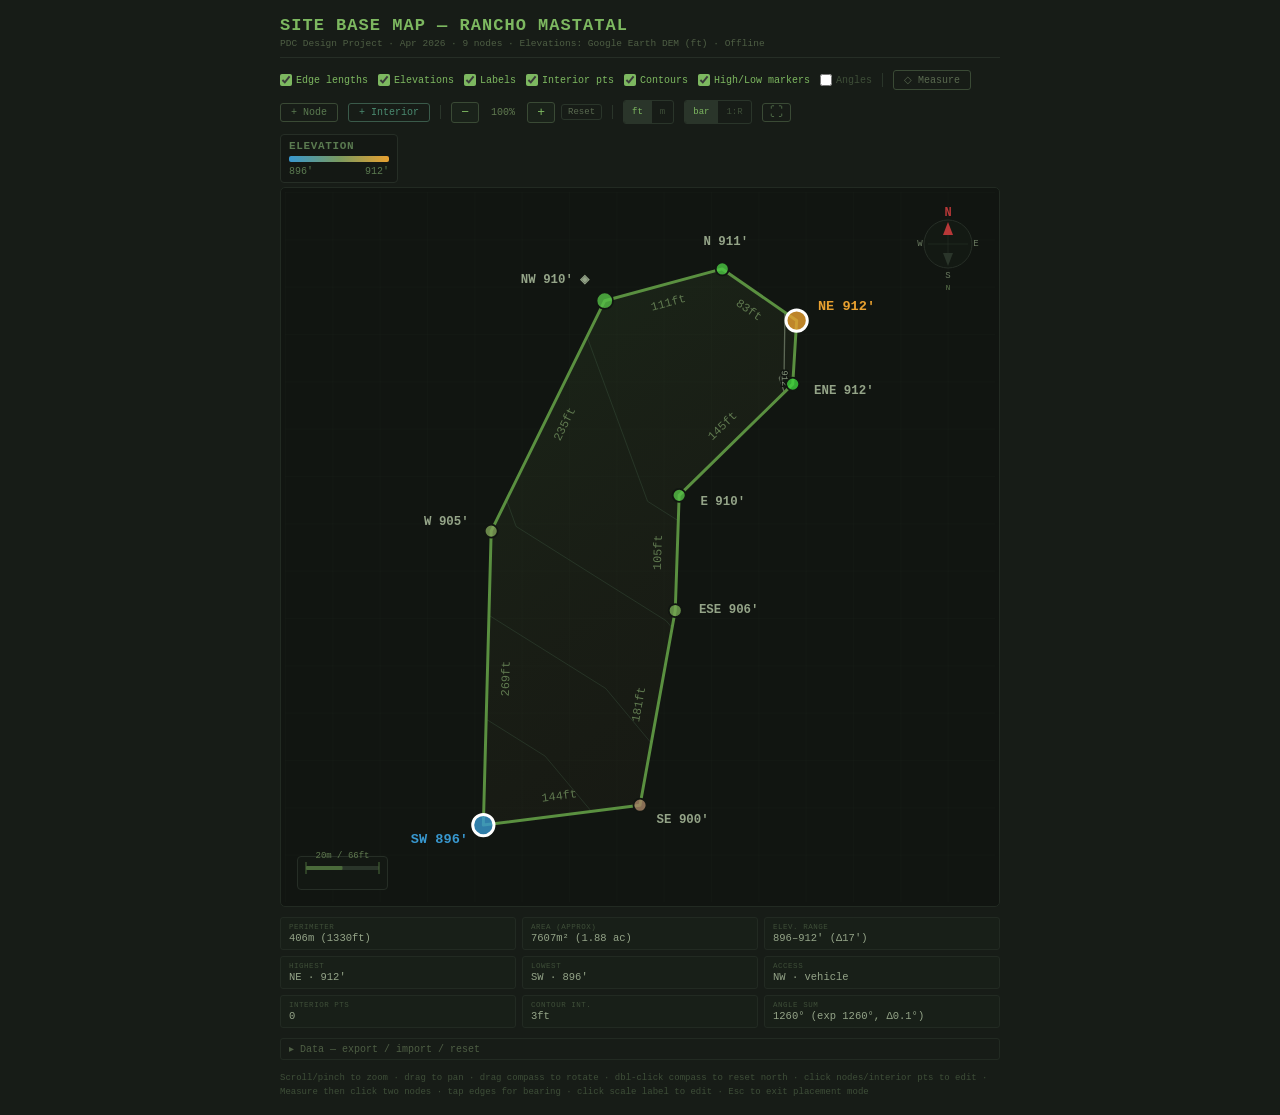
==== mapping-project/site-base-map-v4.html @ 3144780c "chore: initial commit Add mapping project HTML files and root cause analysis knowledge base.  Co-Aut" ====
<!DOCTYPE html>
<html lang="en">
<head>
<meta charset="UTF-8">
<meta name="viewport" content="width=device-width, initial-scale=1.0, user-scalable=no">
<title>Site Base Map — Rancho Mastatal PDC</title>
<style>
  * { box-sizing: border-box; margin: 0; padding: 0; }
  body { background: #171c17; color: #b8c8b0; font-family: 'Courier New', monospace; padding: 16px; min-height: 100vh; -webkit-user-select: none; user-select: none; }
  .wrap { max-width: 720px; margin: 0 auto; }
  h1 { font-size: 17px; font-weight: 700; color: #7db860; letter-spacing: .06em; text-transform: uppercase; }
  .sub { font-size: 9.5px; color: #4e5e44; margin-top: 3px; }
  .header { margin-bottom: 12px; border-bottom: 1px solid #262e26; padding-bottom: 8px; }
  .controls { display: flex; gap: 10px; margin-bottom: 10px; flex-wrap: wrap; align-items: center; }
  .controls label { font-size: 10px; cursor: pointer; display: flex; align-items: center; gap: 4px; }
  .controls label.on { color: #7db860; }
  .controls label.off { color: #3e4e38; }
  .controls input[type=checkbox] { accent-color: #7db860; width: 12px; height: 12px; }
  .sep { height: 14px; width: 1px; background: #2a352a; }
  .btn { font-size: 10px; padding: 3px 10px; border-radius: 3px; cursor: pointer; font-family: inherit; }
  .btn-measure { border: 1px solid #3a4a35; background: transparent; color: #5a6a50; }
  .btn-measure.active { border-color: #d0a030; background: #2a2510; color: #d0a030; }
  .btn-clear { border: 1px solid #4a2a2a; background: #2a1515; color: #c06050; }
  .btn-add-node { border: 1px solid #3a4a35; background: transparent; color: #5a7a50; }
  .btn-add-node.active { border-color: #4a9a40; background: #1a2a1a; color: #7db860; }
  .btn-add-interior { border: 1px solid #3a5a4a; background: transparent; color: #4a8a70; }
  .btn-add-interior.active { border-color: #3a9a70; background: #0f2a20; color: #5ab890; }
  .btn-fullscreen { border: 1px solid #3a4a35; background: transparent; color: #5a7a50; font-size: 13px; padding: 1px 7px; border-radius: 3px; cursor: pointer; font-family: inherit; }
  .btn-fullscreen.active { border-color: #4a9a40; background: #1a2a1a; color: #7db860; }
  .btn-sm { font-size: 13px; padding: 2px 8px; border-radius: 3px; cursor: pointer; font-family: inherit; border: 1px solid #3a4a35; background: #1a221a; color: #7db860; min-width: 28px; text-align: center; }
  .btn-sm:active { background: #2a352a; }
  .hint { font-size: 10px; color: #d0a030; margin-bottom: 8px; padding: 4px 8px; background: #2a2510; border-radius: 3px; border: 1px solid #3a3020; display: inline-block; }
  .map-wrap { background: #111511; border-radius: 5px; border: 1px solid #222a22; padding: 4px; overflow: hidden; position: relative; touch-action: none; }
  svg { display: block; }
  .zoom-controls { display: flex; gap: 6px; align-items: center; }
  .zoom-pct { font-size: 10px; color: #607a50; min-width: 36px; text-align: center; }
  .edge-info, .meas-panel { margin-top: 8px; background: #1a221a; border-radius: 4px; padding: 5px 10px; border: 1px solid #2a3a28; font-size: 11px; }
  .meas-panel { background: #1a1a10; border-color: #3a3020; }
  .meas-title { font-size: 9px; color: #8a7a50; text-transform: uppercase; letter-spacing: .06em; margin-bottom: 6px; }
  .meas-row { display: flex; justify-content: space-between; align-items: center; padding: 3px 0; }
  .meas-row + .meas-row { border-top: 1px solid #2a2a1a; }
  .meas-label { color: #d0a030; font-size: 11px; }
  .meas-val { color: #b8a860; font-size: 11px; }
  .meas-elev { color: #6a6a50; margin-left: 8px; font-size: 10px; }
  .meas-del { font-size: 9px; color: #6a4a40; background: none; border: none; cursor: pointer; font-family: inherit; padding: 0 4px; }
  .stats { margin-top: 10px; display: grid; grid-template-columns: 1fr 1fr 1fr; gap: 6px; }
  .stat { background: #181f18; border-radius: 3px; padding: 5px 8px; border: 1px solid #222a22; }
  .stat-label { font-size: 7.5px; color: #3e4e38; text-transform: uppercase; letter-spacing: .07em; }
  .stat-val { font-size: 10.5px; color: #94a488; margin-top: 1px; }
  .note { font-size: 9px; color: #3e4e38; margin-top: 12px; line-height: 1.5; }
  .reset-view { font-size: 9px; color: #5a6a50; background: none; border: 1px solid #2a352a; border-radius: 3px; padding: 2px 6px; cursor: pointer; font-family: inherit; }
  .reset-view:active { background: #1a221a; }
  /* Edit panel */
  .edit-panel { margin-top: 8px; background: #1a1a10; border-radius: 4px; padding: 10px 14px; border: 1px solid #3a3020; font-size: 11px; }
  .edit-panel-title { font-size: 9px; color: #8a7a50; text-transform: uppercase; letter-spacing: .06em; margin-bottom: 8px; }
  .edit-fields { display: grid; grid-template-columns: 1fr 1fr; gap: 6px 14px; margin-bottom: 10px; }
  .edit-field { display: flex; flex-direction: column; gap: 3px; }
  .edit-field-label { font-size: 8px; color: #4e5e44; text-transform: uppercase; letter-spacing: .05em; }
  .edit-field input { background: #111511; border: 1px solid #2a352a; color: #94a488; font-family: 'Courier New', monospace; font-size: 11px; padding: 4px 6px; border-radius: 2px; width: 100%; -webkit-user-select: text; user-select: text; }
  .edit-field input:focus { outline: none; border-color: #4a6a3a; color: #b8c8b0; }
  .edit-elev-hint { font-size: 9px; color: #4e5e44; }
  .edit-actions { display: flex; gap: 8px; align-items: center; flex-wrap: wrap; }
  .btn-save { border: 1px solid #4a6a3a; background: #1a2a1a; color: #7db860; }
  .btn-cancel { border: 1px solid #3a4a35; background: transparent; color: #5a6a50; }
  .btn-delete { border: 1px solid #4a2a2a; background: #1a1010; color: #c06050; margin-left: auto; }
  .btn-delete.confirm { background: #2a1010; border-color: #b03030; color: #e05050; }
  /* Compact paired toggles */
  .pair-tog { display: flex; border: 1px solid #2a352a; border-radius: 3px; overflow: hidden; }
  .pair-tog button { font-size: 9px; padding: 2px 8px; border: none; background: transparent; color: #3e4e38; cursor: pointer; font-family: inherit; min-height: 22px; line-height: 1; }
  .pair-tog button + button { border-left: 1px solid #2a352a; }
  .pair-tog button.active { background: #2a352a; color: #7db860; }
  /* Inline scale input */
  #scaleInlineInput {
    display: none; position: fixed;
    background: #111511; border: 1px solid #4a6a3a;
    color: #607a50; font-family: 'Courier New', monospace; font-size: 9px;
    padding: 0 3px; border-radius: 2px; outline: none; z-index: 500;
    -webkit-user-select: text; user-select: text;
  }
  /* Saved indicator */
  .saved-dot { display: inline-block; width: 6px; height: 6px; background: #7db860; border-radius: 50%; margin-left: 8px; opacity: 0; transition: opacity 0.25s; vertical-align: middle; }
  /* Data panel */
  .data-section { margin-top: 10px; }
  .data-toggle { font-size: 10px; color: #4e5e44; background: none; border: 1px solid #222a22; border-radius: 3px 3px 3px 3px; padding: 4px 8px; cursor: pointer; font-family: inherit; width: 100%; text-align: left; }
  .data-toggle:hover { color: #607a50; border-color: #2a352a; }
  .data-body { background: #181f18; border: 1px solid #2a352a; border-top: none; border-radius: 0 0 4px 4px; padding: 8px 10px; display: none; }
  .data-body.open { display: block; }
  .data-row { display: flex; gap: 8px; flex-wrap: wrap; align-items: center; margin-bottom: 6px; }
  .data-row:last-child { margin-bottom: 0; }
  .btn-data-export { border: 1px solid #2a4a2a; background: #141e14; color: #5a8a50; }
  .btn-data-export:hover { border-color: #4a6a3a; color: #7db860; }
  .btn-data-import { border: 1px solid #2a3a4a; background: #14181e; color: #507090; }
  .btn-data-import:hover { border-color: #3a5a7a; color: #7090c0; }
  .btn-data-reset { border: 1px solid #3a2a2a; background: #1a1414; color: #806050; }
  .btn-data-reset:hover { border-color: #5a3a3a; color: #c06050; }
  /* Layers dropdown */
  #btnLayers { display: none; font-size: 10px; padding: 3px 8px; border-radius: 3px; cursor: pointer; font-family: inherit; border: 1px solid #2a352a; background: #181f18; color: #607a50; white-space: nowrap; }
  #layersGroup { display: contents; }
  body.fs-mode #btnLayers { display: flex; align-items: center; min-height: 44px; padding: 0 10px; }
  body.fs-mode #layersGroup { display: none; position: absolute; top: calc(100% + 4px); left: 0; background: rgba(17,21,17,0.97); border: 1px solid #2a352a; border-radius: 4px; padding: 8px 12px; flex-direction: column; gap: 7px; z-index: 300; min-width: 140px; }
  body.fs-mode #layersGroup.layers-open { display: flex; }
  body.fs-mode #layersGroup label { font-size: 11px; min-height: 36px; display: flex; align-items: center; gap: 6px; }
  body.fs-mode #layersGroup input[type=checkbox] { width: 15px; height: 15px; }
  /* Fullscreen button hidden in fs-mode — Esc exits */
  body.fs-mode #btnFullscreen { display: none; }
  /* Touch targets in fullscreen */
  body.fs-mode .controls .btn { min-height: 44px; display: flex; align-items: center; }
  body.fs-mode .controls .btn-sm { min-height: 44px; min-width: 44px; display: flex; align-items: center; justify-content: center; }
  body.fs-mode .controls .reset-view { min-height: 44px; display: flex; align-items: center; }
  body.fs-mode .controls .zoom-pct { min-height: 44px; display: flex; align-items: center; }
  body.fs-mode .pair-tog button { min-height: 44px; padding: 0 12px; }
  /* Toolbar collapse */
  #toolbarInner { display: contents; }
  #btnToolbarCollapse { display: none; font-size: 18px; padding: 2px 8px; border-radius: 3px; cursor: pointer; font-family: inherit; border: 1px solid #3a4a35; background: #1a221a; color: #7db860; line-height: 1; }
  body.fs-mode #btnToolbarCollapse { display: flex; align-items: center; justify-content: center; min-height: 44px; min-width: 44px; }
  body.fs-mode.toolbar-collapsed #toolbarInner { display: none; }
  /* Fullscreen overrides */
  body.fs-mode { padding: 0 !important; background: #0a0f0a !important; }
  body.fs-mode .wrap { max-width: 100% !important; padding: 0 !important; }
  body.fs-mode .header { display: none; }
  body.fs-mode .controls {
    position: fixed; top: 12px; left: 12px; z-index: 200;
    background: rgba(20,25,20,0.9); backdrop-filter: blur(6px); -webkit-backdrop-filter: blur(6px);
    border: 1px solid #2a352a; border-radius: 6px;
    padding: 6px 10px; margin: 0;
    display: inline-flex; width: auto; max-width: fit-content;
  }
  body.fs-mode.toolbar-collapsed .controls {
    background: transparent !important; border-color: transparent !important;
    backdrop-filter: none !important; -webkit-backdrop-filter: none !important;
    padding: 0 !important; box-shadow: none !important; width: auto !important; max-width: fit-content !important;
  }
  body.fs-mode #hint {
    position: fixed; top: 52px; left: 50%; transform: translateX(-50%); z-index: 200;
  }
  body.fs-mode .map-wrap {
    position: fixed; inset: 0; border-radius: 0; border: none; padding: 0; z-index: 10;
  }
  body.fs-mode #map { width: 100% !important; height: 100% !important; display: block; }
  body.fs-mode .edge-info {
    position: fixed; bottom: 8px; left: 8px; right: 8px; z-index: 200; margin: 0;
  }
  body.fs-mode .meas-panel {
    position: fixed; bottom: 56px; left: 8px; right: 8px; z-index: 200; margin: 0;
  }
  body.fs-mode .edit-panel {
    position: fixed; bottom: 8px; left: 8px; right: 8px; z-index: 200; margin: 0;
    max-height: 40vh; overflow-y: auto;
  }
  body.fs-mode .stats, body.fs-mode .note { display: none; }
  /* HUD overlay elements — positioned in corners of the map container */
  #hudCompass {
    position: absolute; top: 16px; right: 16px; z-index: 100;
    cursor: grab; pointer-events: auto;
    user-select: none; -webkit-user-select: none;
  }
  #hudCompass:active { cursor: grabbing; }
  #hudLegend {
    /* Normal view: in document flow above the map (not overlapping) */
    display: inline-block;
    background: rgba(20,25,20,0.88); border: 1px solid #262e26; border-radius: 4px;
    padding: 5px 8px; font-family: 'Courier New', monospace;
    margin-bottom: 4px;
  }
  body.fs-mode #hudLegend {
    /* Fullscreen: fixed HUD below compass */
    display: block;
    position: fixed; top: 158px; right: 16px; z-index: 100;
    pointer-events: none;
    margin-bottom: 0;
    transform: scale(1.5); transform-origin: top right;
  }
  #hudScale {
    position: absolute; bottom: 16px; left: 16px; z-index: 100;
    pointer-events: none;
    background: rgba(20,25,20,0.88); border: 1px solid #262e26; border-radius: 4px;
    padding: 5px 8px; font-family: 'Courier New', monospace;
  }
  #hudScale .scale-lbl { pointer-events: auto; cursor: pointer; }
  /* HUD 1.5× scaling in fullscreen */
  body.fs-mode #hudCompass { transform: scale(1.5); transform-origin: top right; }
  body.fs-mode #hudScale   { transform: scale(1.5); transform-origin: bottom left; }
</style>
</head>
<body>
<div class="wrap">
  <div class="header">
    <h1>Site Base Map — Rancho Mastatal<span class="saved-dot" id="savedDot" title="Saved"></span></h1>
    <p class="sub" id="subLine">PDC Design Project · Apr 2026 · 9 nodes · Elevations: Google Earth DEM (ft) · Offline</p>
  </div>

  <div class="controls" id="controls" style="position:relative">
    <button id="btnToolbarCollapse" title="Show/hide controls">≡</button>
    <div id="toolbarInner">
      <button id="btnLayers">☰ Layers</button>
      <div id="layersGroup">
        <label class="on"><input type="checkbox" id="togLen" checked> Edge lengths</label>
        <label class="on"><input type="checkbox" id="togElev" checked> Elevations</label>
        <label class="on"><input type="checkbox" id="togLabels" checked> Labels</label>
        <label class="on"><input type="checkbox" id="togInterior" checked> Interior pts</label>
        <label class="on"><input type="checkbox" id="togContours" checked> Contours</label>
        <label class="on"><input type="checkbox" id="togHighLow" checked> High/Low markers</label>
        <label class="off"><input type="checkbox" id="togAngles"> Angles</label>
      </div>
      <div class="sep"></div>
      <button class="btn btn-measure" id="btnMeasure">◇ Measure</button>
      <button class="btn btn-clear" id="btnClear" style="display:none">Clear</button>
      <button class="btn btn-add-node" id="btnAddNode">+ Node</button>
      <button class="btn btn-add-interior" id="btnAddInterior">+ Interior</button>
      <div class="sep"></div>
      <div class="zoom-controls">
        <button class="btn-sm" id="zoomOut">−</button>
        <span class="zoom-pct" id="zoomPct">100%</span>
        <button class="btn-sm" id="zoomIn">+</button>
        <button class="reset-view" id="resetView">Reset</button>
      </div>
      <div class="sep"></div>
      <div class="pair-tog" id="unitTog" title="Distance &amp; elevation unit">
        <button id="btnUnitFt" class="active">ft</button>
        <button id="btnUnitM">m</button>
      </div>
      <div class="pair-tog" id="scaleModeTog" title="Scale bar style">
        <button id="btnScaleBar" class="active">bar</button>
        <button id="btnScaleRatio">1:R</button>
      </div>
    </div>
    <button class="btn-fullscreen" id="btnFullscreen" title="Toggle fullscreen">⛶</button>
  </div>
  <div id="hint" style="display:none" class="hint"></div>

  <!-- Elevation Legend — shown in normal flow above map; repositioned as fixed HUD in fullscreen -->
  <div id="hudLegend">
    <div style="font-size:11px;font-weight:600;color:#5a7a50;text-transform:uppercase;letter-spacing:.06em;">ELEVATION</div>
    <div id="hudLegendBar" style="width:100px;height:6px;border-radius:2px;margin:4px 0;background:linear-gradient(to right,#3898d0,#7a9a60,#e8a030);"></div>
    <div style="display:flex;justify-content:space-between;width:100px;">
      <span id="hudLegendMin" style="font-size:10px;color:#5a7a50;"></span>
      <span id="hudLegendMax" style="font-size:10px;color:#5a7a50;"></span>
    </div>
  </div>

  <div class="map-wrap" id="mapWrap">
    <svg id="map" xmlns="http://www.w3.org/2000/svg"></svg>
    <!-- Compass HUD — top-right -->
    <div id="hudCompass">
      <svg id="hudCompassSvg" width="70" height="90" viewBox="-35 -40 70 90" style="display:block;overflow:visible;">
        <circle r="24" fill="rgba(20,25,20,0.92)" stroke="#262e26"/>
        <line x1="0" y1="-20" x2="0" y2="20" stroke="#2a352a" stroke-width=".5"/>
        <line x1="-20" y1="0" x2="20" y2="0" stroke="#2a352a" stroke-width=".5"/>
        <g id="compassNeedle" transform="rotate(0)">
          <polygon points="0,-22 -5,-9 5,-9" fill="#b83838"/>
          <polygon points="0,22 -5,9 5,9" fill="#2a352a"/>
          <text y="-28" text-anchor="middle" fill="#b83838" font-size="12" font-weight="700" font-family="'Courier New',monospace">N</text>
          <text x="28" dominant-baseline="middle" text-anchor="middle" fill="#6a7a60" font-size="9" font-family="'Courier New',monospace">E</text>
          <text x="-28" dominant-baseline="middle" text-anchor="middle" fill="#6a7a60" font-size="9" font-family="'Courier New',monospace">W</text>
          <text y="34" text-anchor="middle" fill="#6a7a60" font-size="9" font-family="'Courier New',monospace">S</text>
        </g>
        <text id="compassRotLabel" y="46" text-anchor="middle" fill="#607a50" font-size="7.5" font-family="'Courier New',monospace">N</text>
      </svg>
    </div>
    <!-- Scale Bar HUD — bottom-left -->
    <div id="hudScale">
      <svg id="hudScaleSvg" style="display:block;overflow:visible;"></svg>
      <div id="hudRatioText" style="display:none;font-size:10px;color:#607a50;cursor:pointer;" class="scale-lbl"></div>
    </div>
  </div>

  <div id="edgeInfo" class="edge-info" style="display:none"></div>
  <div id="measPanel" class="meas-panel" style="display:none"></div>
  <div id="editPanel" class="edit-panel" style="display:none"></div>

  <div class="stats" id="stats"></div>

  <div class="data-section">
    <button class="data-toggle" id="dataToggle">▸ Data — export / import / reset</button>
    <div class="data-body" id="dataBody">
      <div class="data-row">
        <button class="btn btn-data-export" id="btnExport">↓ Export JSON</button>
        <button class="btn btn-data-import" id="btnImport">↑ Import JSON</button>
        <input type="file" id="importFileInput" accept=".json" style="display:none">
      </div>
      <div class="data-row">
        <button class="btn btn-data-reset" id="btnReset">Reset to Defaults…</button>
      </div>
    </div>
  </div>

  <p class="note">Scroll/pinch to zoom · drag to pan · drag compass to rotate · dbl-click compass to reset north · click nodes/interior pts to edit · Measure then click two nodes · tap edges for bearing · click scale label to edit · Esc to exit placement mode</p>
</div>

<input type="number" id="scaleInlineInput" min="1" step="1">

<script>
// ── Site boundary data ────────────────────────────────────────────────────
const SITE = [
  { label: "W",   lon: -84.37507, lat: 9.67310, elev: 275.81 },
  { label: "NW",  lon: -84.37478, lat: 9.67368, elev: 277.22 },
  { label: "N",   lon: -84.37448, lat: 9.67376, elev: 277.57 },
  { label: "NE",  lon: -84.37429, lat: 9.67363, elev: 278.08 },
  { label: "ENE", lon: -84.37430, lat: 9.67347, elev: 278.06 },
  { label: "E",   lon: -84.37459, lat: 9.67319, elev: 277.24 },
  { label: "ESE", lon: -84.37460, lat: 9.67290, elev: 276.15 },
  { label: "SE",  lon: -84.37469, lat: 9.67241, elev: 274.46 },
  { label: "SW",  lon: -84.37509, lat: 9.67236, elev: 272.98 },
];

// ── Interior elevation points ─────────────────────────────────────────────
const INTERIOR = [];

let VA_IDX = 1;

const LAT_R = 9.673, LON_R = -84.375;
const D2M_LAT = 110574, D2M_LON = 110574 * Math.cos(LAT_R * Math.PI / 180);
const m2ft = m => m * 3.28084;
const ft2m = ft => ft / 3.28084;
const loc = (lon, lat) => ({ x: (lon - LON_R) * D2M_LON, y: (lat - LAT_R) * D2M_LAT });
const dst = (a, b) => Math.sqrt((a.x - b.x) ** 2 + (a.y - b.y) ** 2);
const brg = (a, b) => { let g = Math.atan2(b.x - a.x, b.y - a.y) * 180 / Math.PI; return g < 0 ? g + 360 : g; };
function eCol(t) { return `rgb(${Math.round(60+(1-t)*150)},${Math.round(100+t*110)},${Math.round(60+(1-t)*60)})`; }

// ── Label helpers ─────────────────────────────────────────────────────────

function getLabelZoomDetail() {
  if (!showElev) return 'name';
  if (zoom >= 1.5) return 'full';
  return 'elev';
}

function labelBbox(sx, sy, dx, dy, anchor, txt, fsize) {
  const cw = (fsize || 10.5) * 0.62;
  const w = txt.length * cw, h = 13;
  let lx = sx + dx;
  if (anchor === 'middle') lx -= w / 2;
  else if (anchor === 'end') lx -= w;
  return { x: lx - 2, y: sy + dy - h - 1, w: w + 4, h: h + 2 };
}

function bboxOverlap(a, b) {
  return a.x < b.x + b.w && a.x + a.w > b.x && a.y < b.y + b.h && a.y + a.h > b.y;
}

function resolveNodeLabels() {
  const showMarkers = showElev && zoom >= 1.5;
  const pcx = ps.reduce((s, p) => s + p.sx, 0) / ps.length;
  const pcy = ps.reduce((s, p) => s + p.sy, 0) / ps.length;

  const items = SITE.map((s, i) => {
    const isH = showHighLow && i === hiIdx, isL = showHighLow && i === loIdx;
    const base = labelOffsets[i];
    let text = '';
    if (showLabels) text = s.label;
    if (showElev) {
      const elevStr = dispElevVal(s.elev) + elevSuffix();
      const marker = showMarkers ? (isH ? ' ▲' : isL ? ' ▼' : '') : '';
      text = text ? `${text} ${elevStr}${marker}` : `${elevStr}${marker}`;
    }
    // Integrate ACCESS indicator into the node label rather than a separate floating element.
    if (i === VA_IDX && text) text = text + ' ◈';
    return { i, sx: ps[i].sx, sy: ps[i].sy, dx: base.dx, dy: base.dy, a: base.a, text, shortened: false };
  });

  const boxOf = (it) => labelBbox(it.sx, it.sy, it.dx, it.dy, it.a, it.text);

  for (let i = 0; i < items.length; i++) {
    for (let j = i + 1; j < items.length; j++) {
      if (!bboxOverlap(boxOf(items[i]), boxOf(items[j]))) continue;
      const djx = items[j].sx - pcx, djy = items[j].sy - pcy;
      const dlen = Math.sqrt(djx * djx + djy * djy) || 1;
      const nx = djx / dlen, ny = djy / dlen;
      const attempts = [
        { dx: Math.round(nx * 28), dy: Math.round(ny * 28), a: nx > 0.4 ? 'start' : nx < -0.4 ? 'end' : 'middle' },
        { dx: Math.round(-nx * 22), dy: Math.round(-ny * 22), a: nx > 0.4 ? 'end' : nx < -0.4 ? 'start' : 'middle' },
        { dx: 0, dy: -24, a: 'middle' },
        { dx: 0, dy: 24, a: 'middle' },
        { dx: Math.round(nx * 36), dy: Math.round(ny * 36), a: nx > 0.4 ? 'start' : nx < -0.4 ? 'end' : 'middle' },
      ];
      let resolved = false;
      for (const att of attempts) {
        const old = { dx: items[j].dx, dy: items[j].dy, a: items[j].a };
        Object.assign(items[j], att);
        if (!bboxOverlap(boxOf(items[i]), boxOf(items[j]))) { resolved = true; break; }
        Object.assign(items[j], old);
      }
      if (!resolved && (showLabels || showElev)) {
        const base = labelOffsets[j];
        // Fall back to shortest visible text: name if showing labels, else elevation only
        const shortText = showLabels ? SITE[j].label : (dispElevVal(SITE[j].elev) + elevSuffix());
        items[j].shortened = true;
        items[j].text = shortText;
        items[j].dx = base.dx; items[j].dy = base.dy; items[j].a = base.a;
      }
    }
  }
  return items;
}

// ── Mobile tooltip state ──────────────────────────────────────────────────
let activeTooltip = null; // { type: 'node'|'interior'|'edge', idx }

// ── Derived state — recomputed on every render ────────────────────────────
let pl, elevs, minE, maxE, hiIdx, loIdx;
let mnX, mxX, mnY, mxY, sc, ox, oy;
let ps, edges, dists, area, perim, labelOffsets, isCWPoly, interiorAngles;
let ipl, ips;
let globalMinE, globalMaxE;

const BASE_W = 600, BASE_H = 600, pad = 65;

function recompute() {
  pl = SITE.map(s => loc(s.lon, s.lat));
  elevs = SITE.map(s => s.elev);
  minE = Math.min(...elevs); maxE = Math.max(...elevs);
  hiIdx = elevs.indexOf(maxE); loIdx = elevs.indexOf(minE);

  const xs = pl.map(p => p.x), ys = pl.map(p => p.y);
  mnX = Math.min(...xs); mxX = Math.max(...xs);
  mnY = Math.min(...ys); mxY = Math.max(...ys);
  sc = Math.min((BASE_W - pad*2) / (mxX - mnX), (BASE_H - pad*2) / (mxY - mnY));
  ox = (BASE_W - (mxX - mnX) * sc) / 2;
  oy = (BASE_H - (mxY - mnY) * sc) / 2;

  const svgPt = p => ({ sx: ox + (p.x - mnX) * sc, sy: BASE_H - (oy + (p.y - mnY) * sc) });
  ps = pl.map(svgPt);

  edges = pl.map((_, i) => {
    const j = (i + 1) % pl.length;
    const dm = dst(pl[i], pl[j]);
    return { from: ps[i], to: ps[j], distM: dm, distFt: m2ft(dm), bearing: brg(pl[i], pl[j]) };
  });

  dists = [];
  for (let i = 0; i < pl.length; i++) {
    dists[i] = [];
    for (let j = 0; j < pl.length; j++) dists[i][j] = dst(pl[i], pl[j]);
  }

  area = 0;
  for (let i = 0; i < pl.length; i++) {
    const j = (i + 1) % pl.length;
    area += pl[i].x * pl[j].y - pl[j].x * pl[i].y;
  }
  area = Math.abs(area) / 2;
  perim = edges.reduce((s, e) => s + e.distM, 0);

  // Determine polygon winding in SVG coords (Y-down).
  // Shoelace sum > 0 means CW in SVG (standard for geographic polygons in this projection).
  let sgnPolyArea = 0;
  for (let i = 0; i < ps.length; i++) {
    const j = (i + 1) % ps.length;
    sgnPolyArea += ps[i].sx * ps[j].sy - ps[j].sx * ps[i].sy;
  }
  isCWPoly = sgnPolyArea > 0;

  // Use outward normals of adjacent edges at each vertex for label placement.
  // For CW polygon in SVG: outward normal of edge (dx,dy) = (dy,-dx)/len.
  // For CCW polygon in SVG: outward normal of edge (dx,dy) = (-dy,dx)/len.
  labelOffsets = ps.map((p, i) => {
    const n = ps.length;
    const prev = ps[(i - 1 + n) % n];
    const next = ps[(i + 1) % n];
    const e1x = p.sx - prev.sx, e1y = p.sy - prev.sy;
    const len1 = Math.sqrt(e1x * e1x + e1y * e1y) || 1;
    const e2x = next.sx - p.sx,  e2y = next.sy - p.sy;
    const len2 = Math.sqrt(e2x * e2x + e2y * e2y) || 1;
    let n1x, n1y, n2x, n2y;
    if (isCWPoly) {
      n1x = e1y / len1;  n1y = -e1x / len1;
      n2x = e2y / len2;  n2y = -e2x / len2;
    } else {
      n1x = -e1y / len1; n1y =  e1x / len1;
      n2x = -e2y / len2; n2y =  e2x / len2;
    }
    let nx = n1x + n2x, ny = n1y + n2y;
    const nlen = Math.sqrt(nx * nx + ny * ny) || 1;
    nx /= nlen; ny /= nlen;
    const odx = Math.round(nx * 20), ody = Math.round(ny * 20);
    const a = nx > 0.4 ? 'start' : nx < -0.4 ? 'end' : 'middle';
    return { dx: odx, dy: ody, a, nx, ny };
  });

  // Interior angles at each boundary vertex (degrees, 1 decimal place).
  interiorAngles = ps.map((p, i) => {
    const n = ps.length;
    const prev = ps[(i - 1 + n) % n];
    const next = ps[(i + 1) % n];
    const v1x = prev.sx - p.sx, v1y = prev.sy - p.sy;
    const v2x = next.sx - p.sx, v2y = next.sy - p.sy;
    const len1 = Math.sqrt(v1x * v1x + v1y * v1y) || 1;
    const len2 = Math.sqrt(v2x * v2x + v2y * v2y) || 1;
    const cross = v1x * v2y - v1y * v2x;
    const cosA = Math.max(-1, Math.min(1, (v1x * v2x + v1y * v2y) / (len1 * len2)));
    const angleDeg = Math.acos(cosA) * 180 / Math.PI;
    // For CW polygon in SVG, reflex vertex has cross > 0; for CCW, cross < 0.
    const isReflex = isCWPoly ? cross > 0 : cross < 0;
    return parseFloat((isReflex ? 360 - angleDeg : angleDeg).toFixed(1));
  });

  // Interior points
  ipl = INTERIOR.map(s => loc(s.lon, s.lat));
  ips = ipl.map(p => ({ sx: ox + (p.x - mnX) * sc, sy: BASE_H - (oy + (p.y - mnY) * sc) }));

  // Global elevation range across all points
  const allElevs = [...elevs, ...INTERIOR.map(s => s.elev)];
  globalMinE = Math.min(...allElevs);
  globalMaxE = Math.max(...allElevs);
}

// ── App state ─────────────────────────────────────────────────────────────
let showLen = true, showElev = true, showLabels = true, measureMode = false, addNodeMode = false;
let showInterior = true, showContours = true, showHighLow = true, showAngles = false, addInteriorMode = false;
let toolbarCollapsed = false;
let selNodes = [], measurements = [];
let selectedNodeIdx = null, editOriginal = null, deleteConfirmPending = false;
let selectedInteriorIdx = null, interiorEditOriginal = null, deleteInteriorConfirmPending = false;
let scaleMeterVal = 20;
let elevUnit = 'ft';
let scaleBarMode = 'bar';
let mapRotation = 0;

// ── Unified point helpers (boundary idx >= 0; interior idx = -(i+1)) ──────
function ptByIdx(idx) {
  return idx >= 0 ? SITE[idx] : INTERIOR[-(idx + 1)];
}
function svgByIdx(idx) {
  return idx >= 0 ? ps[idx] : ips[-(idx + 1)];
}
function labelByIdx(idx) {
  return ptByIdx(idx)?.label ?? '?';
}
function distBetween(aIdx, bIdx) {
  const ptA = ptByIdx(aIdx), ptB = ptByIdx(bIdx);
  if (!ptA || !ptB) return 0;
  return dst(loc(ptA.lon, ptA.lat), loc(ptB.lon, ptB.lat));
}

// ── Elevation display helpers ─────────────────────────────────────────────
function dispElevVal(m) {
  return elevUnit === 'ft' ? Math.round(m2ft(m)) : parseFloat(m.toFixed(1));
}
function elevSuffix() { return elevUnit === 'ft' ? "'" : 'm'; }
function dispDistVal(m) {
  return elevUnit === 'ft' ? Math.round(m2ft(m)) : parseFloat(m.toFixed(1));
}
function distSuffix() { return elevUnit === 'ft' ? 'ft' : 'm'; }

// ── Scale ratio helpers ───────────────────────────────────────────────────
function currentRatio() {
  const W_px = svgEl.getBoundingClientRect().width;
  if (!W_px || !sc) return 500;
  const realMPerPx = BASE_W / (W_px * zoom * sc);
  const screenMPerPx = 0.0254 / 96;
  return realMPerPx / screenMPerPx;
}
function roundedRatio(r) {
  if (r < 100)  return Math.round(r / 5) * 5;
  if (r < 500)  return Math.round(r / 10) * 10;
  if (r < 2000) return Math.round(r / 50) * 50;
  return Math.round(r / 100) * 100;
}
function zoomForRatio(R) {
  const W_px = svgEl.getBoundingClientRect().width;
  if (!W_px || !sc) return zoom;
  return BASE_W * 96 / (W_px * R * sc * 0.0254);
}

// ── View state ────────────────────────────────────────────────────────────
let vbX = 0, vbY = 0, vbW = BASE_W, vbH = BASE_H;
let zoom = 1;
const MIN_ZOOM = 0.5, MAX_ZOOM = 4;

const svgEl = document.getElementById('map');
const mapWrap = document.getElementById('mapWrap');
const NS = 'http://www.w3.org/2000/svg';

function updateViewBox() {
  vbW = BASE_W / zoom; vbH = BASE_H / zoom;
  const maxPanX = BASE_W * (1 - 1/zoom);
  const maxPanY = BASE_H * (1 - 1/zoom);
  vbX = Math.max(-BASE_W*0.3, Math.min(vbX, maxPanX + BASE_W*0.3));
  vbY = Math.max(-BASE_H*0.3, Math.min(vbY, maxPanY + BASE_H*0.3));
  svgEl.setAttribute('viewBox', `${vbX} ${vbY} ${vbW} ${vbH}`);
  document.getElementById('zoomPct').textContent = Math.round(zoom * 100) + '%';
  renderHudScale();
}

function setZoom(newZoom, centerX, centerY) {
  const clamped = Math.max(MIN_ZOOM, Math.min(MAX_ZOOM, newZoom));
  if (clamped === zoom) return;
  const cx = centerX !== undefined ? centerX : vbX + vbW/2;
  const cy = centerY !== undefined ? centerY : vbY + vbH/2;
  const ratio = zoom / clamped;
  vbX = cx - (cx - vbX) * ratio;
  vbY = cy - (cy - vbY) * ratio;
  zoom = clamped;
  updateViewBox();
}

function resetView() { zoom = 1; vbX = 0; vbY = 0; updateViewBox(); }

mapWrap.addEventListener('wheel', (e) => {
  e.preventDefault();
  const rect = svgEl.getBoundingClientRect();
  const mx = (e.clientX - rect.left) / rect.width;
  const my = (e.clientY - rect.top) / rect.height;
  const cx = vbX + mx * vbW, cy = vbY + my * vbH;
  const steps = Math.max(0.5, Math.min(3, Math.abs(e.deltaY) / 100));
  const factor = e.deltaY > 0 ? Math.pow(0.95, steps) : Math.pow(1.05, steps);
  setZoom(zoom * factor, cx, cy);
}, { passive: false });

let lastTouchDist = 0, lastTouchAngle = null, lastTouchCenter = null, isPinching = false;

mapWrap.addEventListener('touchstart', (e) => {
  if (activeTooltip && e.touches.length === 1) {
    activeTooltip = null;
    render();
  }
  if (e.touches.length === 2) {
    isPinching = true;
    const t = e.touches;
    lastTouchDist = Math.hypot(t[0].clientX - t[1].clientX, t[0].clientY - t[1].clientY);
    lastTouchCenter = { x: (t[0].clientX + t[1].clientX)/2, y: (t[0].clientY + t[1].clientY)/2 };
    lastTouchAngle = null;
  } else if (e.touches.length === 1 && !isPinching) {
    dragStart = { x: e.touches[0].clientX, y: e.touches[0].clientY, vbX, vbY };
    wasDragged = false;
  }
}, { passive: true });

mapWrap.addEventListener('touchmove', (e) => {
  if (e.touches.length === 2 && isPinching) {
    e.preventDefault();
    const t = e.touches;
    const dist = Math.hypot(t[0].clientX - t[1].clientX, t[0].clientY - t[1].clientY);
    const center = { x: (t[0].clientX + t[1].clientX)/2, y: (t[0].clientY + t[1].clientY)/2 };
    const rect = svgEl.getBoundingClientRect();
    const mx = (center.x - rect.left) / rect.width;
    const my = (center.y - rect.top) / rect.height;
    const cx = vbX + mx * vbW, cy = vbY + my * vbH;
    const rawFactor = dist / lastTouchDist;
    const factor = Math.max(0.97, Math.min(1.03, rawFactor));
    setZoom(zoom * factor, cx, cy);
    const angle = Math.atan2(t[0].clientY - t[1].clientY, t[0].clientX - t[1].clientX) * 180 / Math.PI;
    if (lastTouchAngle !== null) {
      let delta = angle - lastTouchAngle;
      if (delta > 180) delta -= 360;
      if (delta < -180) delta += 360;
      mapRotation += delta;
      render();
    }
    lastTouchAngle = angle;
    lastTouchDist = dist;
    lastTouchCenter = center;
    debouncedSaveRotation();
  } else if (e.touches.length === 1 && dragStart && !isPinching) {
    e.preventDefault();
    const dx = e.touches[0].clientX - dragStart.x;
    const dy = e.touches[0].clientY - dragStart.y;
    if (Math.abs(dx) > 5 || Math.abs(dy) > 5) wasDragged = true;
    const rect = svgEl.getBoundingClientRect();
    vbX = dragStart.vbX - dx * (vbW / rect.width);
    vbY = dragStart.vbY - dy * (vbH / rect.height);
    updateViewBox();
  }
}, { passive: false });

mapWrap.addEventListener('touchend', (e) => {
  if (e.touches.length < 2) { isPinching = false; lastTouchAngle = null; }
  if (e.touches.length === 0) {
    if (!wasDragged && addNodeMode && dragStart) {
      const touch = e.changedTouches[0];
      addNodeAt(touch.clientX, touch.clientY);
    } else if (!wasDragged && addInteriorMode && dragStart) {
      const touch = e.changedTouches[0];
      addInteriorPointAt(touch.clientX, touch.clientY);
    }
    dragStart = null;
    wasDragged = false;
  }
});

let dragStart = null, wasDragged = false;
mapWrap.addEventListener('mousedown', (e) => {
  if (e.button !== 0) return;
  if (compassDragActive) return;
  if (e.target.closest && e.target.closest('#hudCompass')) return;
  dragStart = { x: e.clientX, y: e.clientY, vbX, vbY };
  wasDragged = false;
  if (!addNodeMode && !addInteriorMode) mapWrap.style.cursor = 'grabbing';
});
window.addEventListener('mousemove', (e) => {
  if (compassDragActive) {
    const angle = angleFromCompassCenter(e.clientX, e.clientY);
    let delta = angle - compassDragStartAngle;
    if (delta > 180) delta -= 360;
    if (delta < -180) delta += 360;
    mapRotation = compassDragStartRot + delta;
    render();
    debouncedSaveRotation();
    return;
  }
  if (!dragStart) return;
  const dx = e.clientX - dragStart.x, dy = e.clientY - dragStart.y;
  if (Math.abs(dx) > 5 || Math.abs(dy) > 5) wasDragged = true;
  const rect = svgEl.getBoundingClientRect();
  vbX = dragStart.vbX - dx * (vbW / rect.width);
  vbY = dragStart.vbY - dy * (vbH / rect.height);
  updateViewBox();
});
window.addEventListener('mouseup', () => {
  if (compassDragActive) {
    compassDragActive = false;
    const compassEl = document.getElementById('hudCompass');
    if (compassEl) compassEl.style.cursor = 'grab';
    return;
  }
  dragStart = null;
  if (!addNodeMode && !addInteriorMode) mapWrap.style.cursor = '';
});

document.getElementById('zoomIn').addEventListener('click',  () => setZoom(zoom * 1.1));
document.getElementById('zoomOut').addEventListener('click', () => setZoom(zoom / 1.1));
document.getElementById('resetView').addEventListener('click', resetView);

function el(tag, attrs, parent) {
  const e = document.createElementNS(NS, tag);
  for (const [k, v] of Object.entries(attrs || {})) {
    if (k === 'textContent') e.textContent = v; else e.setAttribute(k, v);
  }
  if (parent) parent.appendChild(e);
  return e;
}

function clientToSvgCoords(clientX, clientY) {
  const rect = svgEl.getBoundingClientRect();
  return {
    svgX: vbX + (clientX - rect.left) / rect.width * vbW,
    svgY: vbY + (clientY - rect.top) / rect.height * vbH
  };
}

function svgCoordsToLatLon(svgX, svgY) {
  const wx = (svgX - ox) / sc + mnX;
  const wy = (BASE_H - svgY - oy) / sc + mnY;
  return { lat: wy / D2M_LAT + LAT_R, lon: wx / D2M_LON + LON_R };
}

// Rotate a point back through the map rotation to get unrotated SVG coords
function unrotatePoint(svgX, svgY) {
  const cx = BASE_W / 2, cy = BASE_H / 2;
  const rad = -mapRotation * Math.PI / 180;
  const dx = svgX - cx, dy = svgY - cy;
  return {
    x: cx + dx * Math.cos(rad) - dy * Math.sin(rad),
    y: cy + dx * Math.sin(rad) + dy * Math.cos(rad)
  };
}

function nearestEdgeTo(svgX, svgY) {
  let minDist = Infinity, minIdx = 0;
  ps.forEach((p, i) => {
    const j = (i + 1) % ps.length, q = ps[j];
    const ex = q.sx - p.sx, ey = q.sy - p.sy;
    const len2 = ex*ex + ey*ey;
    const t = len2 > 0 ? Math.max(0, Math.min(1, ((svgX - p.sx)*ex + (svgY - p.sy)*ey) / len2)) : 0;
    const dist = Math.hypot(svgX - p.sx - t*ex, svgY - p.sy - t*ey);
    if (dist < minDist) { minDist = dist; minIdx = i; }
  });
  return minIdx;
}

function addNodeAt(clientX, clientY) {
  const { svgX, svgY } = clientToSvgCoords(clientX, clientY);
  const { x: ux, y: uy } = unrotatePoint(svgX, svgY);
  const edgeIdx = nearestEdgeTo(ux, uy);
  const { lat, lon } = svgCoordsToLatLon(ux, uy);
  const elev = (SITE[edgeIdx].elev + SITE[(edgeIdx + 1) % SITE.length].elev) / 2;

  const usedLabels = new Set(SITE.map(s => s.label));
  let n = SITE.length + 1;
  while (usedLabels.has(`P${n}`)) n++;

  measurements = measurements.map(([a, b]) => [a > edgeIdx ? a+1 : a, b > edgeIdx ? b+1 : b]);
  selNodes = selNodes.map(i => i > edgeIdx ? i+1 : i);
  if (selectedNodeIdx !== null && selectedNodeIdx > edgeIdx) selectedNodeIdx++;
  if (VA_IDX > edgeIdx) VA_IDX++;

  SITE.splice(edgeIdx + 1, 0, { label: `P${n}`, lat, lon, elev });
  recompute(); render(); renderStats(); updateSubLine(); autoSave();
}

function deleteNode(idx) {
  if (SITE.length <= 3) return;
  measurements = measurements
    .filter(([a, b]) => a !== idx && b !== idx)
    .map(([a, b]) => [a > idx ? a-1 : a, b > idx ? b-1 : b]);
  selNodes = selNodes.filter(i => i !== idx).map(i => i > idx ? i-1 : i);
  if (VA_IDX === idx) VA_IDX = 0; else if (VA_IDX > idx) VA_IDX--;
  SITE.splice(idx, 1);
  selectedNodeIdx = null; editOriginal = null; deleteConfirmPending = false;
  hideEditPanel();
  recompute(); render(); renderStats(); updateSubLine(); autoSave();
}

// ── Delaunay triangulation — Bowyer-Watson ────────────────────────────────

function inCircumcircle(pts, ai, bi, ci, pi) {
  const ax = pts[ai].x, ay = pts[ai].y;
  const bx = pts[bi].x, by = pts[bi].y;
  const cx = pts[ci].x, cy = pts[ci].y;
  const px = pts[pi].x, py = pts[pi].y;
  const D = 2 * (ax * (by - cy) + bx * (cy - ay) + cx * (ay - by));
  if (Math.abs(D) < 1e-10) return false;
  const a2 = ax*ax + ay*ay, b2 = bx*bx + by*by, c2 = cx*cx + cy*cy;
  const ux = (a2*(by-cy) + b2*(cy-ay) + c2*(ay-by)) / D;
  const uy = (a2*(cx-bx) + b2*(ax-cx) + c2*(bx-ax)) / D;
  const r2 = (ax-ux)*(ax-ux) + (ay-uy)*(ay-uy);
  const d2 = (px-ux)*(px-ux) + (py-uy)*(py-uy);
  return d2 < r2 + 1e-10;
}

function bowyerWatson(inputPts) {
  const n = inputPts.length;
  if (n < 3) return [];

  let minX = Infinity, minY = Infinity, maxX = -Infinity, maxY = -Infinity;
  for (const p of inputPts) {
    if (p.x < minX) minX = p.x; if (p.x > maxX) maxX = p.x;
    if (p.y < minY) minY = p.y; if (p.y > maxY) maxY = p.y;
  }
  const span = Math.max(maxX - minX, maxY - minY) * 3 + 10;
  const midX = (minX + maxX) / 2, midY = (minY + maxY) / 2;

  const pts = [
    ...inputPts,
    { x: midX - span * 20, y: midY - span },
    { x: midX,             y: midY + span * 20 },
    { x: midX + span * 20, y: midY - span }
  ];
  const st0 = n, st1 = n + 1, st2 = n + 2;
  let triangles = [{ a: st0, b: st1, c: st2 }];

  for (let i = 0; i < n; i++) {
    const bad = triangles.filter(t => inCircumcircle(pts, t.a, t.b, t.c, i));

    const polygon = [];
    for (const tri of bad) {
      for (const edge of [[tri.a, tri.b], [tri.b, tri.c], [tri.c, tri.a]]) {
        let shared = false;
        for (const other of bad) {
          if (other === tri) continue;
          if (
            (other.a===edge[0]&&other.b===edge[1]) || (other.b===edge[0]&&other.c===edge[1]) || (other.c===edge[0]&&other.a===edge[1]) ||
            (other.a===edge[1]&&other.b===edge[0]) || (other.b===edge[1]&&other.c===edge[0]) || (other.c===edge[1]&&other.a===edge[0])
          ) { shared = true; break; }
        }
        if (!shared) polygon.push(edge);
      }
    }

    triangles = triangles.filter(t => !bad.includes(t));
    for (const edge of polygon) triangles.push({ a: edge[0], b: edge[1], c: i });
  }

  return triangles
    .filter(t => t.a < n && t.b < n && t.c < n)
    .map(t => [t.a, t.b, t.c]);
}

// ── Contour extraction ────────────────────────────────────────────────────

function computeContourLevels(minElev, maxElev) {
  const range = maxElev - minElev;
  if (range < 0.01) return { interval: 0, levels: [] };
  let interval;
  if (range < 5) interval = 0.5;
  else if (range < 15) interval = 1;
  else if (range < 50) interval = 2;
  else interval = 5;
  const firstLevel = Math.ceil(minElev / interval) * interval;
  const levels = [];
  for (let lev = firstLevel; lev <= maxElev + 1e-9; lev += interval) {
    levels.push(parseFloat(lev.toFixed(4)));
  }
  return { interval, levels };
}

function extractContourSegments(allPts, triangles, level) {
  const segs = [];
  for (const [ai, bi, ci] of triangles) {
    const verts = [
      { x: allPts[ai].sx, y: allPts[ai].sy, e: allPts[ai].elev },
      { x: allPts[bi].sx, y: allPts[bi].sy, e: allPts[bi].elev },
      { x: allPts[ci].sx, y: allPts[ci].sy, e: allPts[ci].elev }
    ];
    const crossings = [];
    for (let i = 0; i < 3; i++) {
      const v0 = verts[i], v1 = verts[(i+1)%3];
      if ((v0.e < level) !== (v1.e < level)) {
        const t = (level - v0.e) / (v1.e - v0.e);
        crossings.push({ x: v0.x + t*(v1.x-v0.x), y: v0.y + t*(v1.y-v0.y) });
      }
    }
    if (crossings.length === 2) segs.push(crossings);
  }
  return segs;
}

function chainSegments(segs) {
  const EPS = 0.5;
  const remaining = segs.map(([p1, p2]) => [{ ...p1 }, { ...p2 }]);
  const chains = [];
  while (remaining.length > 0) {
    const chain = [...remaining.shift()];
    let extended = true;
    while (extended) {
      extended = false;
      for (let i = 0; i < remaining.length; i++) {
        const [p1, p2] = remaining[i];
        const tail = chain[chain.length - 1];
        const head = chain[0];
        if (Math.hypot(p1.x-tail.x, p1.y-tail.y) < EPS) {
          chain.push(p2); remaining.splice(i,1); extended = true; break;
        } else if (Math.hypot(p2.x-tail.x, p2.y-tail.y) < EPS) {
          chain.push(p1); remaining.splice(i,1); extended = true; break;
        } else if (Math.hypot(p1.x-head.x, p1.y-head.y) < EPS) {
          chain.unshift(p2); remaining.splice(i,1); extended = true; break;
        } else if (Math.hypot(p2.x-head.x, p2.y-head.y) < EPS) {
          chain.unshift(p1); remaining.splice(i,1); extended = true; break;
        }
      }
    }
    chains.push(chain);
  }
  return chains;
}

// ── Main render ───────────────────────────────────────────────────────────

function render() {
  recompute();
  const resolvedNodeLabels = resolveNodeLabels();
  const nodeLabelBBoxes = resolvedNodeLabels.map(it => labelBbox(it.sx, it.sy, it.dx, it.dy, it.a, it.text));
  svgEl.innerHTML = '';
  svgEl.setAttribute('viewBox', `${vbX} ${vbY} ${vbW} ${vbH}`);

  const pathStr = ps.map((p, i) => `${i?'L':'M'}${p.sx},${p.sy}`).join(' ') + 'Z';

  const defs = el('defs', {}, svgEl);

  const pat = el('pattern', {id:'g', width:40, height:40, patternUnits:'userSpaceOnUse'}, defs);
  el('path', {d:'M40 0L0 0 0 40', fill:'none', stroke:'#181f18', 'stroke-width':'.4'}, pat);

  const tg = el('linearGradient', {id:'tg', x1:'.3', y1:'0', x2:'.7', y2:'1'}, defs);
  el('stop', {offset:'0%', 'stop-color':'#3a5a30', 'stop-opacity':'.22'}, tg);
  el('stop', {offset:'100%', 'stop-color':'#4a3a25', 'stop-opacity':'.10'}, tg);

  const elg = el('linearGradient', {id:'el', x1:'0', y1:'0', x2:'1', y2:'0'}, defs);
  el('stop', {offset:'0%', 'stop-color':'#3898d0'}, elg);
  el('stop', {offset:'50%', 'stop-color':'#7a9a60'}, elg);
  el('stop', {offset:'100%', 'stop-color':'#e8a030'}, elg);

  // Clip path — site boundary polygon
  const clipEl = el('clipPath', {id:'siteClip'}, defs);
  el('path', {d: pathStr}, clipEl);

  el('rect', {x:-5000, y:-5000, width:10000, height:10000, fill:'#111511'}, svgEl);
  el('rect', {x:-5000, y:-5000, width:10000, height:10000, fill:'url(#g)'}, svgEl);

  const mapG = el('g', {
    id: 'mapContent',
    transform: `rotate(${mapRotation},${BASE_W/2},${BASE_H/2})`
  }, svgEl);

  // 1. Terrain gradient fill
  el('path', {d:pathStr, fill:'url(#tg)'}, mapG);

  // 2. Contour lines
  if (showContours) {
    const allPts = [
      ...ps.map((p, i) => ({ sx: p.sx, sy: p.sy, elev: SITE[i].elev })),
      ...ips.map((p, i) => ({ sx: p.sx, sy: p.sy, elev: INTERIOR[i].elev }))
    ];
    if (allPts.length >= 3) {
      const { interval, levels } = computeContourLevels(globalMinE, globalMaxE);
      if (levels.length > 0) {
        const triPts = allPts.map(p => ({ x: p.sx, y: p.sy }));
        const triangles = bowyerWatson(triPts);
        if (triangles.length > 0) {
          const contourG = el('g', { 'clip-path': 'url(#siteClip)', style: 'pointer-events:none' }, mapG);
          // Track index contour label positions to skip redundant ones
          const placedContourLabelBBoxes = [];
          let lastIndexLabeledLev = null;
          levels.forEach((lev, li) => {
            const segs = extractContourSegments(allPts, triangles, lev);
            if (segs.length === 0) return;
            const chains = chainSegments(segs);
            const stepFromFirst = Math.round((lev - levels[0]) / interval);
            const isIndex = stepFromFirst % 5 === 0;
            const stroke = isIndex ? '#8a9a80' : '#4a6a50';
            const sw = isIndex ? 1.1 : 0.6;
            const op = isIndex ? 0.60 : 0.42;
            for (const chain of chains) {
              const d = chain.map((p, i) => `${i===0?'M':'L'}${p.x.toFixed(1)},${p.y.toFixed(1)}`).join('');
              el('path', { d, fill:'none', stroke, 'stroke-width':sw, opacity:op, 'stroke-linecap':'round', 'stroke-linejoin':'round' }, contourG);
            }
            // Contour label on index contours
            if (isIndex) {
              // Skip if previous index contour was labeled and is too close (dense area)
              if (lastIndexLabeledLev !== null) {
                const prevSegs = extractContourSegments(allPts, triangles, lastIndexLabeledLev);
                if (prevSegs.length > 0) {
                  const prevChains = chainSegments(prevSegs);
                  const prevMidPts = prevChains.map(c => c[Math.floor(c.length / 2)]).filter(Boolean);
                  const curMidPts = chains.map(c => c[Math.floor(c.length / 2)]).filter(Boolean);
                  const minDist = prevMidPts.reduce((d, pp) =>
                    Math.min(d, curMidPts.reduce((d2, cp) => Math.min(d2, Math.hypot(cp.x-pp.x, cp.y-pp.y)), Infinity))
                  , Infinity);
                  if (minDist < 15 / zoom) return;
                }
              }
              const longChains = chains.filter(c => c.length >= 2 && Math.hypot(c[c.length-1].x-c[0].x, c[c.length-1].y-c[0].y) > 25);
              if (longChains.length > 0) {
                const ch = longChains[Math.floor(longChains.length / 2)];
                const mid = Math.floor(ch.length / 2);
                const p0 = ch[Math.max(0, mid-1)], p1 = ch[Math.min(ch.length-1, mid+1)];
                const mx = (p0.x+p1.x)/2, my = (p0.y+p1.y)/2;
                // Skip if this position overlaps a node label
                const cLblBbox = { x: mx - 16, y: my - 6, w: 32, h: 12 };
                const overlapsNodeLabel = nodeLabelBBoxes.some(nb => bboxOverlap(nb, cLblBbox));
                const overlapsExisting = placedContourLabelBBoxes.some(pb => bboxOverlap(pb, cLblBbox));
                if (overlapsNodeLabel || overlapsExisting) return;
                placedContourLabelBBoxes.push(cLblBbox);
                lastIndexLabeledLev = lev;
                let ang = Math.atan2(p1.y-p0.y, p1.x-p0.x)*180/Math.PI;
                if (ang > 90) ang -= 180; if (ang < -90) ang += 180;
                const lTxt = dispElevVal(lev) + elevSuffix();
                el('text', {
                  x: mx, y: my, 'text-anchor':'middle', 'dominant-baseline':'middle',
                  transform: `rotate(${ang.toFixed(1)},${mx.toFixed(1)},${my.toFixed(1)})`,
                  fill:'#8a9a80', 'font-size':7.5, 'font-family':"'Courier New',monospace",
                  textContent: lTxt, 'paint-order':'stroke', stroke:'#111511', 'stroke-width':2.5
                }, contourG);
              }
            }
          });
        }
      }
    }
  }

  // 3. Boundary polygon stroke
  el('path', {d:pathStr, fill:'none', stroke:'#5a9040', 'stroke-width':'2.5', 'stroke-linejoin':'round'}, mapG);

  // 4. Measurement lines
  measurements.forEach(([a, b]) => {
    const svgA = svgByIdx(a), svgB = svgByIdx(b);
    if (!svgA || !svgB) return;
    const dm = distBetween(a, b);
    const mx = (svgA.sx+svgB.sx)/2, my = (svgA.sy+svgB.sy)/2;
    const lblTxt = dispDistVal(dm) + distSuffix();
    const lblW = lblTxt.length * 6 + 12;
    el('line', {x1:svgA.sx, y1:svgA.sy, x2:svgB.sx, y2:svgB.sy, stroke:'#d0a030', 'stroke-width':'1.5', 'stroke-dasharray':'6,4', opacity:'0.8'}, mapG);
    el('rect', {x:mx-lblW/2, y:my-10, width:lblW, height:16, rx:3, fill:'#1a1a10', 'fill-opacity':'.92', stroke:'#3a3020', 'stroke-width':'.5'}, mapG);
    el('text', {x:mx, y:my+2, 'text-anchor':'middle', 'dominant-baseline':'middle', fill:'#d0a030', 'font-size':10, 'font-weight':700, 'font-family':"'Courier New',monospace", textContent:lblTxt, style:'pointer-events:none'}, mapG);
  });

  // Measure mode — ring around selected node
  if (measureMode && selNodes.length === 1) {
    const sp = svgByIdx(selNodes[0]);
    if (sp) el('circle', {cx:sp.sx, cy:sp.sy, r:14, fill:'none', stroke:'#d0a030', 'stroke-width':2, 'stroke-dasharray':'4,3', opacity:'.7'}, mapG);
  }

  // 5. Edge labels
  edges.forEach((e, i) => {
    const mx = (e.from.sx+e.to.sx)/2, my = (e.from.sy+e.to.sy)/2;
    const dx = e.to.sx-e.from.sx, dy = e.to.sy-e.from.sy;
    let a = Math.atan2(dy, dx)*180/Math.PI;
    if (a > 90) a -= 180; if (a < -90) a += 180;
    const ln = Math.sqrt(dx*dx+dy*dy), nx = -dy/ln*16, ny = dx/ln*16;
    const hit = el('line', {x1:e.from.sx, y1:e.from.sy, x2:e.to.sx, y2:e.to.sy, stroke:'transparent', 'stroke-width':12, style:'cursor:pointer'}, mapG);
    hit.addEventListener('mouseenter', () => showEdgeInfo(i));
    hit.addEventListener('mouseleave', hideEdgeInfo);
    hit.addEventListener('touchstart', (ev) => { ev.stopPropagation(); showEdgeTooltip(i); });
    if (showLen && zoom >= 0.8) {
      // Suppress edge labels for short edges — threshold scales inversely with zoom.
      const suppressThreshM = 20 / zoom;
      if (e.distM < suppressThreshM) return;
      // Suppress edge label if its bounding box overlaps any node label bounding box.
      const elx = mx + nx, ely = my + ny;
      const eLblTxt = dispDistVal(e.distM) + distSuffix();
      const eLblW = eLblTxt.length * 7 + 4;
      const eLblBbox = { x: elx - eLblW / 2, y: ely - 7, w: eLblW, h: 14 };
      if (nodeLabelBBoxes.some(nb => bboxOverlap(nb, eLblBbox))) return;
      el('text', {x:elx, y:ely, 'text-anchor':'middle', 'dominant-baseline':'middle', transform:`rotate(${a},${elx},${ely})`, fill:'#607a50', 'font-size':10, 'font-weight':400, 'font-family':"'Courier New',monospace", textContent:eLblTxt, style:'pointer-events:none'}, mapG);
    }
  });

  // 6. Interior points
  if (showInterior) {
    const intG = el('g', { 'clip-path': 'url(#siteClip)' }, mapG);
    INTERIOR.forEach((s, i) => {
      const p = ips[i];
      const iCode = -(i + 1);
      const isSel = selNodes.includes(iCode) || i === selectedInteriorIdx;
      const t = globalMaxE === globalMinE ? 0.5 : (s.elev - globalMinE) / (globalMaxE - globalMinE);
      // More saturated fill for better contrast against contour lines.
      const col = `rgb(${Math.round(40 + (1-t)*160)},${Math.round(110 + t*130)},${Math.round(40 + (1-t)*50)})`;
      const r = isSel ? 7 : 6;
      const g = el('g', { style: (measureMode || addInteriorMode || addNodeMode) ? 'cursor:crosshair' : 'cursor:pointer' }, intG);

      // Large transparent hit area (20px radius for mobile)
      el('circle', {cx:p.sx, cy:p.sy, r:20, fill:'transparent'}, g);

      // Hover/selected highlight ring
      const ring = el('circle', {
        cx:p.sx, cy:p.sy, r:r+4,
        fill:'none', stroke:'#d0a030', 'stroke-width':1.5,
        opacity: isSel ? '0.65' : '0', style:'pointer-events:none'
      }, g);

      // Diamond with 1px dark border for contrast against contour lines
      el('polygon', {
        points:`${p.sx},${p.sy-r} ${p.sx+r},${p.sy} ${p.sx},${p.sy+r} ${p.sx-r},${p.sy}`,
        fill: col, 'fill-opacity': isSel ? '0.95' : '0.85',
        stroke: isSel ? '#d0a030' : '#111511',
        'stroke-width': isSel ? 2 : 1.2
      }, g);

      // Hover label (hidden by default; only omitted when both labels and elevations are off)
      let lblTxt = '';
      if (showLabels) lblTxt = s.label;
      if (showElev) { const e = dispElevVal(s.elev) + elevSuffix(); lblTxt = lblTxt ? `${lblTxt} ${e}` : e; }
      const lbl = lblTxt ? el('text', {
        x: p.sx + 9, y: p.sy + 1,
        fill: '#94a488', 'font-size': 9, 'font-weight': 500,
        'font-family': "'Courier New',monospace",
        textContent: lblTxt,
        opacity: isSel ? '1' : '0',
        style: 'pointer-events:none'
      }, g) : null;

      if (lbl) {
        g.addEventListener('mouseenter', () => { ring.setAttribute('opacity', '0.65'); lbl.setAttribute('opacity', '1'); });
        g.addEventListener('mouseleave', () => { if (i !== selectedInteriorIdx) { ring.setAttribute('opacity', '0'); lbl.setAttribute('opacity', '0'); } });
      }

      if (!addInteriorMode && !addNodeMode) {
        g.addEventListener('click', (e) => { e.stopPropagation(); handleInteriorClick(i); });
        g.addEventListener('touchend', (e) => {
          e.preventDefault(); e.stopPropagation();
          activeTooltip = { type: 'interior', idx: i };
          render();
          handleInteriorClick(i);
        });
      }
    });
  }

  // 7. Boundary nodes + labels
  ps.forEach((p, i) => {
    const s = SITE[i];
    const isH = showHighLow && i === hiIdx, isL = showHighLow && i === loIdx, isVA = i === VA_IDX;
    const isSel = selNodes.includes(i) || i === selectedNodeIdx;
    const t = globalMaxE === globalMinE ? 0.5 : (s.elev - globalMinE) / (globalMaxE - globalMinE);
    const col = isH ? '#e8a030' : isL ? '#3898d0' : eCol(t);
    const r = isH || isL ? 9 : isVA ? 7 : isSel ? 8 : 5.5;
    const lbl = resolvedNodeLabels[i];
    const g = el('g', {style: (measureMode || addNodeMode || addInteriorMode) ? 'cursor:crosshair' : 'cursor:pointer'}, mapG);
    el('circle', {cx:p.sx, cy:p.sy, r:18, fill:'transparent'}, g);
    el('circle', {cx:p.sx, cy:p.sy, r, fill:col, 'fill-opacity':'.8', stroke:isSel?'#d0a030':isH||isL?'#fff':'#111511', 'stroke-width':isSel?3:isH||isL?2.5:1.5}, g);
    if (lbl.text) {
      el('text', {x:p.sx+lbl.dx, y:p.sy+lbl.dy, 'text-anchor':lbl.a, fill:isH?'#e8a030':isL?'#3898d0':'#94a488', 'font-size':isH||isL?11.5:10.5, 'font-weight':isH||isL?700:600, 'font-family':"'Courier New',monospace", textContent:lbl.text, style:'pointer-events:none'}, g);
    }
    if (!addNodeMode && !addInteriorMode) {
      g.addEventListener('click', (e) => { e.stopPropagation(); handleNodeClick(i); });
      g.addEventListener('touchend', (e) => {
        e.preventDefault(); e.stopPropagation();
        activeTooltip = { type: 'node', idx: i };
        render();
        handleNodeClick(i);
      });
    }
  });

  // 8. ACCESS indicator is now integrated into the VA node label text (◈ suffix).
  //    No separate floating marker needed — eliminates the collision with the node label.

  // 8b. Interior angle arcs + labels (when Angles toggle is on)
  if (showAngles && interiorAngles && interiorAngles.length === ps.length) {
    // Arc radius constant in screen space: arcR SVG units = 17 screen px
    const arcR = 17 / zoom;
    const angleLblBBoxes = [];

    ps.forEach((p, i) => {
      const n = ps.length;
      const prev = ps[(i - 1 + n) % n];
      const next = ps[(i + 1) % n];
      const v1x = prev.sx - p.sx, v1y = prev.sy - p.sy;
      const v2x = next.sx - p.sx, v2y = next.sy - p.sy;
      const len1 = Math.sqrt(v1x * v1x + v1y * v1y) || 1;
      const len2 = Math.sqrt(v2x * v2x + v2y * v2y) || 1;
      const cross = v1x * v2y - v1y * v2x;
      const isReflex = isCWPoly ? cross > 0 : cross < 0;

      // Arc end-points on the unit circle of radius arcR from the vertex
      const p1x = p.sx + arcR * v1x / len1;
      const p1y = p.sy + arcR * v1y / len1;
      const p2x = p.sx + arcR * v2x / len2;
      const p2y = p.sy + arcR * v2y / len2;

      // SVG arc flags: sweep/large depend on winding and reflex status
      const sweepFlag = isCWPoly ? (isReflex ? 0 : 1) : (isReflex ? 1 : 0);
      const largeFlag = isReflex ? 1 : 0;

      el('path', {
        d: `M${p1x.toFixed(2)},${p1y.toFixed(2)} A${arcR.toFixed(2)},${arcR.toFixed(2)} 0 ${largeFlag},${sweepFlag} ${p2x.toFixed(2)},${p2y.toFixed(2)}`,
        fill: 'none', stroke: '#4a9a80', 'stroke-width': (1.2 / zoom).toFixed(2),
        opacity: '0.65', style: 'pointer-events:none'
      }, mapG);

      // Label position: along the interior bisector, just beyond the arc
      let bx = v1x / len1 + v2x / len2;
      let by = v1y / len1 + v2y / len2;
      const bl = Math.sqrt(bx * bx + by * by) || 1;
      bx /= bl; by /= bl;
      // For reflex vertices the simple bisector points outward — flip to point inward
      if (isReflex) { bx = -bx; by = -by; }

      const lblOff = arcR + 9 / zoom;
      const angleTxt = interiorAngles[i].toFixed(1) + '°';
      const lblFsz = Math.max(7, Math.min(10, 8.5 / zoom));
      const lblW = angleTxt.length * lblFsz * 0.65 + 4;
      const lblH = lblFsz + 4;

      // Try outward position first, then inward if it collides with a node label
      let placed = false;
      for (const sign of [1, -1]) {
        const lx = p.sx + bx * lblOff * sign;
        const ly = p.sy + by * lblOff * sign;
        const lAnch = bx * sign > 0.3 ? 'start' : bx * sign < -0.3 ? 'end' : 'middle';
        const lbx = lAnch === 'start' ? lx : lAnch === 'end' ? lx - lblW : lx - lblW / 2;
        const lBbox = { x: lbx, y: ly - lblH / 2, w: lblW, h: lblH };
        const collides = nodeLabelBBoxes.some(nb => bboxOverlap(nb, lBbox)) ||
                         angleLblBBoxes.some(ab => bboxOverlap(ab, lBbox));
        if (!collides) {
          el('text', {
            x: lx.toFixed(2), y: ly.toFixed(2),
            'text-anchor': lAnch, 'dominant-baseline': 'middle',
            fill: '#4a9a80', 'font-size': lblFsz.toFixed(1),
            'font-family': "'Courier New',monospace",
            textContent: angleTxt, style: 'pointer-events:none',
            'paint-order': 'stroke', stroke: '#111511', 'stroke-width': (1.5 / zoom).toFixed(2)
          }, mapG);
          angleLblBBoxes.push(lBbox);
          placed = true;
          break;
        }
      }
      // If both positions collide at current zoom, arc is still drawn — label suppressed
      if (!placed && zoom >= 1.8) {
        // At very high zoom there should always be room — place without collision check
        const lx = p.sx + bx * lblOff;
        const ly = p.sy + by * lblOff;
        const lAnch = bx > 0.3 ? 'start' : bx < -0.3 ? 'end' : 'middle';
        el('text', {
          x: lx.toFixed(2), y: ly.toFixed(2),
          'text-anchor': lAnch, 'dominant-baseline': 'middle',
          fill: '#4a9a80', 'font-size': lblFsz.toFixed(1),
          'font-family': "'Courier New',monospace",
          textContent: angleTxt, style: 'pointer-events:none',
          'paint-order': 'stroke', stroke: '#111511', 'stroke-width': (1.5 / zoom).toFixed(2)
        }, mapG);
      }
    });
  }

  // Add-node overlay
  if (addNodeMode) {
    const overlay = el('rect', {x:-10000, y:-10000, width:30000, height:30000, fill:'transparent', style:'cursor:crosshair'}, mapG);
    overlay.addEventListener('click', (e) => {
      if (wasDragged) return;
      e.stopPropagation();
      addNodeAt(e.clientX, e.clientY);
    });
  }

  // Add-interior overlay
  if (addInteriorMode) {
    const overlay = el('rect', {x:-10000, y:-10000, width:30000, height:30000, fill:'transparent', style:'cursor:crosshair'}, mapG);
    overlay.addEventListener('click', (e) => {
      if (wasDragged) return;
      e.stopPropagation();
      addInteriorPointAt(e.clientX, e.clientY);
    });
  }

  // 9. Mobile tooltip
  if (activeTooltip) {
    let tx, ty, lines = [];
    if (activeTooltip.type === 'node') {
      const s = SITE[activeTooltip.idx], p = ps[activeTooltip.idx];
      tx = p.sx; ty = p.sy;
      lines = [s.label, `${dispElevVal(s.elev)}${elevSuffix()}`, `${s.lat.toFixed(5)}°N`, `${Math.abs(s.lon).toFixed(5)}°W`];
    } else if (activeTooltip.type === 'interior') {
      const s = INTERIOR[activeTooltip.idx], p = ips[activeTooltip.idx];
      if (s && p) {
        tx = p.sx; ty = p.sy;
        lines = [s.label, `${dispElevVal(s.elev)}${elevSuffix()}`, `${s.lat.toFixed(5)}°N`, `${Math.abs(s.lon).toFixed(5)}°W`];
      }
    } else if (activeTooltip.type === 'edge') {
      const e = edges[activeTooltip.idx];
      tx = (e.from.sx + e.to.sx) / 2; ty = (e.from.sy + e.to.sy) / 2;
      const fromLabel = SITE[activeTooltip.idx].label;
      const toLabel = SITE[(activeTooltip.idx + 1) % SITE.length].label;
      lines = [`${fromLabel}→${toLabel}`, `${dispDistVal(e.distM)}${distSuffix()}`, `Bearing ${e.bearing.toFixed(0)}°`];
    }
    if (lines.length > 0) {
      const lh = 13, pad = 7, tw = Math.max(...lines.map(l => l.length)) * 6.2 + pad * 2;
      const th = lines.length * lh + pad * 2;
      const offY = -th - 16;
      const tg = el('g', {style:'pointer-events:none'}, mapG);
      el('rect', {x: tx - tw/2, y: ty + offY, width: tw, height: th, rx: 4, fill: '#1a1f1a', 'fill-opacity': '.92', stroke: '#4a6a3a', 'stroke-width': 1}, tg);
      lines.forEach((line, li) => {
        el('text', {x: tx, y: ty + offY + pad + lh * li + lh * 0.7, 'text-anchor': 'middle', fill: li === 0 ? '#7db860' : '#94a488', 'font-size': 9.5, 'font-weight': li === 0 ? 700 : 400, 'font-family': "'Courier New',monospace", textContent: line}, tg);
      });
    }
  }

  renderMeasurements();
  renderHudCompass();
  renderHudScale();
  renderHudLegend();
}

// ── HUD overlay render functions ─────────────────────────────────────────

function renderHudCompass() {
  const needle = document.getElementById('compassNeedle');
  if (needle) needle.setAttribute('transform', `rotate(${-mapRotation})`);
  const rotLabel = document.getElementById('compassRotLabel');
  if (rotLabel) {
    const rotNorm = ((mapRotation % 360) + 360) % 360;
    const label = rotNorm < 1 ? 'N' : rotNorm <= 180 ? `${Math.round(rotNorm)}°E` : `${Math.round(360-rotNorm)}°W`;
    rotLabel.textContent = label;
  }
}

function renderHudLegend() {
  const minEl = document.getElementById('hudLegendMin');
  const maxEl = document.getElementById('hudLegendMax');
  if (minEl) minEl.textContent = dispElevVal(globalMinE) + elevSuffix();
  if (maxEl) maxEl.textContent = dispElevVal(globalMaxE) + elevSuffix();
}

function renderHudScale() {
  const svgEl2 = document.getElementById('hudScaleSvg');
  const ratioDiv = document.getElementById('hudRatioText');
  if (!svgEl2 || !ratioDiv) return;
  if (scaleBarMode === 'ratio') {
    svgEl2.style.display = 'none';
    ratioDiv.style.display = 'block';
    ratioDiv.textContent = `Scale 1:${roundedRatio(currentRatio())}`;
    ratioDiv.onclick = (e) => { e.stopPropagation(); startInlineScaleEdit(ratioDiv, 'ratio'); };
    return;
  }
  ratioDiv.style.display = 'none';
  svgEl2.style.display = 'block';
  const rect = mapWrap.getBoundingClientRect();
  const screenPxPerSvgUnit = rect.width > 0 ? rect.width / vbW : 1;
  const bpx = Math.max(20, Math.round(scaleMeterVal * sc * screenPxPerSvgUnit));
  svgEl2.setAttribute('width', bpx + 'px');
  svgEl2.setAttribute('height', '22px');
  svgEl2.setAttribute('viewBox', `0 -6 ${bpx} 22`);
  svgEl2.innerHTML = '';
  const NS2 = 'http://www.w3.org/2000/svg';
  const mkEl = (tag, attrs, parent) => {
    const e = document.createElementNS(NS2, tag);
    for (const [k, v] of Object.entries(attrs || {})) {
      if (k === 'textContent') e.textContent = v; else e.setAttribute(k, v);
    }
    if (parent) parent.appendChild(e);
    return e;
  };
  mkEl('rect', {x:0, y:-2, width:bpx, height:4, fill:'#2a352a', rx:1}, svgEl2);
  mkEl('rect', {x:0, y:-2, width:bpx/2, height:4, fill:'#4a6a3a', rx:1}, svgEl2);
  mkEl('line', {x1:0, y1:-6, x2:0, y2:6, stroke:'#4a6a3a', 'stroke-width':1}, svgEl2);
  mkEl('line', {x1:bpx, y1:-6, x2:bpx, y2:6, stroke:'#4a6a3a', 'stroke-width':1}, svgEl2);
  const scaleLbl = `${Number.isInteger(scaleMeterVal) ? scaleMeterVal : scaleMeterVal.toFixed(1)}m / ${Math.round(m2ft(scaleMeterVal))}ft`;
  const scaleTxt = mkEl('text', {x:bpx/2, y:-10, 'text-anchor':'middle', fill:'#607a50', 'font-size':9, 'font-family':"'Courier New',monospace", textContent:scaleLbl, style:'cursor:pointer'}, svgEl2);
  scaleTxt.addEventListener('click', (e) => { e.stopPropagation(); startInlineScaleEdit(scaleTxt, 'bar'); });
}

// ── Compass drag rotation ─────────────────────────────────────────────────

let compassDragActive = false, compassDragStartAngle = 0, compassDragStartRot = 0;

function getCompassCenterScreen() {
  const compassEl = document.getElementById('hudCompass');
  if (!compassEl) return null;
  const r = compassEl.getBoundingClientRect();
  return { x: r.left + r.width / 2, y: r.top + r.height / 2 };
}

function angleFromCompassCenter(clientX, clientY) {
  const c = getCompassCenterScreen();
  if (!c) return 0;
  return Math.atan2(clientX - c.x, -(clientY - c.y)) * 180 / Math.PI;
}

function initCompassHandlers() {
  const compassEl = document.getElementById('hudCompass');
  if (!compassEl) return;
  compassEl.addEventListener('mousedown', (e) => {
    e.stopPropagation(); e.preventDefault();
    compassDragActive = true;
    compassDragStartAngle = angleFromCompassCenter(e.clientX, e.clientY);
    compassDragStartRot = mapRotation;
    compassEl.style.cursor = 'grabbing';
  });
  compassEl.addEventListener('dblclick', (e) => { e.stopPropagation(); mapRotation = 0; render(); autoSave(); });
  compassEl.addEventListener('touchstart', (e) => {
    if (e.touches.length === 1) {
      e.stopPropagation();
      compassDragActive = true;
      compassDragStartAngle = angleFromCompassCenter(e.touches[0].clientX, e.touches[0].clientY);
      compassDragStartRot = mapRotation;
    }
  }, { passive: true });
  compassEl.addEventListener('touchmove', (e) => {
    if (compassDragActive && e.touches.length === 1) {
      e.preventDefault(); e.stopPropagation();
      const angle = angleFromCompassCenter(e.touches[0].clientX, e.touches[0].clientY);
      let delta = angle - compassDragStartAngle;
      if (delta > 180) delta -= 360; if (delta < -180) delta += 360;
      mapRotation = compassDragStartRot + delta;
      renderHudCompass();
      render();
      debouncedSaveRotation();
    }
  }, { passive: false });
  compassEl.addEventListener('touchend', (e) => {
    if (compassDragActive) { e.stopPropagation(); compassDragActive = false; compassEl.style.cursor = 'grab'; }
  });
}

// ── Inline scale editing ──────────────────────────────────────────────────

let scaleInlineActive = false;

function startInlineScaleEdit(textEl, mode) {
  if (scaleInlineActive) return;
  scaleInlineActive = true;
  const rect = textEl.getBoundingClientRect();
  const inp = document.getElementById('scaleInlineInput');
  inp.style.left   = rect.left + 'px';
  inp.style.top    = rect.top + 'px';
  inp.style.width  = Math.max(rect.width + 20, 60) + 'px';
  inp.style.height = Math.max(rect.height + 4, 18) + 'px';
  if (mode === 'bar') {
    inp.value = Number.isInteger(scaleMeterVal) ? scaleMeterVal : parseFloat(scaleMeterVal.toFixed(1));
    inp.min = 1; inp.max = 500; inp.step = 1;
  } else {
    inp.value = roundedRatio(currentRatio());
    inp.min = 50; inp.max = 5000; inp.step = 10;
  }
  inp.style.display = 'block';
  requestAnimationFrame(() => { inp.focus(); inp.select(); });

  const confirm = () => {
    if (!scaleInlineActive) return;
    scaleInlineActive = false;
    inp.style.display = 'none';
    inp.onblur = null; inp.oninput = null; inp.onkeydown = null;
    const v = parseFloat(inp.value);
    if (!isNaN(v) && v > 0) {
      if (mode === 'bar') { scaleMeterVal = Math.max(1, Math.min(500, v)); }
      else { setZoom(zoomForRatio(Math.max(50, Math.min(5000, Math.round(v))))); }
      render();
    }
  };
  const cancel = () => {
    scaleInlineActive = false;
    inp.style.display = 'none';
    inp.onblur = null; inp.oninput = null; inp.onkeydown = null;
  };
  inp.onkeydown = (e) => {
    if (e.key === 'Enter') { e.preventDefault(); confirm(); }
    if (e.key === 'Escape') { e.preventDefault(); cancel(); }
  };
  inp.oninput = mode === 'bar' ? () => {
    const v = parseFloat(inp.value);
    if (!isNaN(v) && v > 0) { scaleMeterVal = Math.max(1, Math.min(500, v)); render(); }
  } : null;
  inp.onblur = confirm;
}

// ── Interior point placement ──────────────────────────────────────────────

function addInteriorPointAt(clientX, clientY) {
  const { svgX, svgY } = clientToSvgCoords(clientX, clientY);
  const { x: ux, y: uy } = unrotatePoint(svgX, svgY);
  const { lat, lon } = svgCoordsToLatLon(ux, uy);

  // Auto-label: I1, I2, I3...
  const usedLabels = new Set(INTERIOR.map(s => s.label));
  let n = 1;
  while (usedLabels.has(`I${n}`)) n++;

  // Default elevation: average of all current points
  const allElevs = [...SITE.map(s => s.elev), ...INTERIOR.map(s => s.elev)];
  const defaultElev = allElevs.reduce((a, b) => a + b, 0) / allElevs.length;

  INTERIOR.push({ label: `I${n}`, lat, lon, elev: parseFloat(defaultElev.toFixed(2)) });
  const newIdx = INTERIOR.length - 1;

  recompute();
  render();
  renderStats();
  showInteriorEditPanel(newIdx);
  autoSave();
}

function deleteInteriorPoint(idx) {
  const iCode = -(idx + 1);
  // Remove measurements referencing this interior point and adjust indices
  measurements = measurements
    .filter(([a, b]) => a !== iCode && b !== iCode)
    .map(([a, b]) => {
      const adjA = a < 0 && -(a+1) > idx ? a + 1 : a;
      const adjB = b < 0 && -(b+1) > idx ? b + 1 : b;
      return [adjA, adjB];
    });
  selNodes = selNodes
    .filter(i => i !== iCode)
    .map(i => (i < 0 && -(i+1) > idx) ? i + 1 : i);

  INTERIOR.splice(idx, 1);
  selectedInteriorIdx = null; interiorEditOriginal = null; deleteInteriorConfirmPending = false;
  hideEditPanel();
  recompute(); render(); renderStats(); updateSubLine(); autoSave();
}

// ── Boundary node click / edit ────────────────────────────────────────────

function handleNodeClick(idx) {
  if (measureMode) {
    if (selNodes.length === 0) {
      selNodes = [idx];
    } else if (selNodes.length === 1) {
      if (selNodes[0] === idx) {
        selNodes = [];
      } else {
        const pair = [selNodes[0], idx];
        const exists = measurements.some(m =>
          (m[0]===pair[0]&&m[1]===pair[1]) || (m[0]===pair[1]&&m[1]===pair[0])
        );
        if (!exists) { measurements.push(pair); autoSave(); }
        selNodes = [];
      }
    } else {
      selNodes = [idx];
    }
    render(); updateHint(); updateClearBtn();
    return;
  }
  if (selectedNodeIdx === idx) { cancelEdit(); return; }
  showEditPanel(idx);
  render();
}

function showEditPanel(idx) {
  // Close interior edit if open
  if (selectedInteriorIdx !== null) {
    selectedInteriorIdx = null; interiorEditOriginal = null; deleteInteriorConfirmPending = false;
  }
  selectedNodeIdx = idx;
  editOriginal = { ...SITE[idx] };
  deleteConfirmPending = false;

  const s = SITE[idx];
  const elevDisplayVal = elevUnit === 'ft' ? Math.round(m2ft(s.elev)) : parseFloat(s.elev.toFixed(1));
  const elevStep = elevUnit === 'ft' ? 1 : 0.1;
  const elevFieldLabel = elevUnit === 'ft' ? 'Elevation (ft)' : 'Elevation (m)';
  const elevHint = elevUnit === 'ft' ? `${s.elev.toFixed(1)} m` : `${Math.round(m2ft(s.elev))} ft`;
  const panel = document.getElementById('editPanel');
  panel.style.display = 'block';
  panel.innerHTML = `
    <div class="edit-panel-title">Edit Node — ${s.label}</div>
    <div class="edit-fields">
      <div class="edit-field">
        <span class="edit-field-label">Label</span>
        <input type="text" id="ei-label" value="${s.label}">
      </div>
      <div class="edit-field">
        <span class="edit-field-label">${elevFieldLabel}</span>
        <input type="number" id="ei-elev" value="${elevDisplayVal}" step="${elevStep}">
        <span class="edit-elev-hint" id="ei-elev-hint">${elevHint}</span>
      </div>
      <div class="edit-field">
        <span class="edit-field-label">Latitude (°)</span>
        <input type="number" id="ei-lat" value="${s.lat}" step="0.00001">
      </div>
      <div class="edit-field">
        <span class="edit-field-label">Longitude (°)</span>
        <input type="number" id="ei-lon" value="${s.lon}" step="0.00001">
      </div>
    </div>
    <div class="edit-actions">
      <button class="btn btn-save" id="ei-save">Save</button>
      <button class="btn btn-cancel" id="ei-cancel">Cancel</button>
      <button class="btn btn-delete" id="ei-delete">Delete Node</button>
    </div>
  `;
  document.getElementById('ei-save').addEventListener('click', saveEdit);
  document.getElementById('ei-cancel').addEventListener('click', cancelEdit);
  document.getElementById('ei-delete').addEventListener('click', handleDeleteClick);
  const liveUpdate = () => applyEditInputs();
  document.getElementById('ei-label').addEventListener('input', liveUpdate);
  document.getElementById('ei-lat').addEventListener('input', liveUpdate);
  document.getElementById('ei-lon').addEventListener('input', liveUpdate);
  document.getElementById('ei-elev').addEventListener('input', () => {
    const v = parseFloat(document.getElementById('ei-elev').value);
    if (!isNaN(v)) {
      const hint = elevUnit === 'ft' ? ft2m(v).toFixed(1) + ' m' : Math.round(m2ft(v)) + ' ft';
      document.getElementById('ei-elev-hint').textContent = hint;
    }
    liveUpdate();
  });
}

function applyEditInputs() {
  const idx = selectedNodeIdx;
  if (idx === null) return;
  const label = document.getElementById('ei-label').value.trim() || editOriginal.label;
  const lat = parseFloat(document.getElementById('ei-lat').value);
  const lon = parseFloat(document.getElementById('ei-lon').value);
  const elevInput = parseFloat(document.getElementById('ei-elev').value);
  if (isNaN(lat) || isNaN(lon) || isNaN(elevInput)) return;
  const elev = elevUnit === 'ft' ? ft2m(elevInput) : elevInput;
  SITE[idx] = { label, lat, lon, elev };
  recompute(); render(); renderStats();
}

function saveEdit() {
  applyEditInputs();
  editOriginal = null; selectedNodeIdx = null; deleteConfirmPending = false;
  hideEditPanel(); render(); renderStats(); autoSave();
}

function cancelEdit() {
  if (selectedNodeIdx !== null && editOriginal !== null) {
    SITE[selectedNodeIdx] = { ...editOriginal };
  }
  selectedNodeIdx = null; editOriginal = null; deleteConfirmPending = false;
  hideEditPanel(); recompute(); render(); renderStats();
}

function handleDeleteClick() {
  if (SITE.length <= 3) {
    const btn = document.getElementById('ei-delete');
    if (btn) { btn.textContent = 'Min 3 nodes'; btn.disabled = true; }
    return;
  }
  if (!deleteConfirmPending) {
    deleteConfirmPending = true;
    const btn = document.getElementById('ei-delete');
    if (btn) { btn.textContent = 'Confirm Delete?'; btn.classList.add('confirm'); }
    return;
  }
  deleteNode(selectedNodeIdx);
}

function hideEditPanel() {
  const panel = document.getElementById('editPanel');
  panel.style.display = 'none';
  panel.innerHTML = '';
}

// ── Interior point click / edit ───────────────────────────────────────────

function handleInteriorClick(idx) {
  if (measureMode) {
    const iCode = -(idx + 1);
    if (selNodes.length === 0) {
      selNodes = [iCode];
    } else if (selNodes.length === 1) {
      if (selNodes[0] === iCode) {
        selNodes = [];
      } else {
        const a = selNodes[0], b = iCode;
        const exists = measurements.some(m =>
          (m[0]===a&&m[1]===b) || (m[0]===b&&m[1]===a)
        );
        if (!exists) { measurements.push([a, b]); autoSave(); }
        selNodes = [];
      }
    } else {
      selNodes = [iCode];
    }
    render(); updateHint(); updateClearBtn();
    return;
  }
  if (selectedInteriorIdx === idx) { cancelInteriorEdit(); return; }
  showInteriorEditPanel(idx);
  render();
}

function showInteriorEditPanel(idx) {
  // Close boundary edit if open
  if (selectedNodeIdx !== null) {
    selectedNodeIdx = null; editOriginal = null; deleteConfirmPending = false;
  }
  selectedInteriorIdx = idx;
  interiorEditOriginal = { ...INTERIOR[idx] };
  deleteInteriorConfirmPending = false;

  const s = INTERIOR[idx];
  const elevDisplayVal = elevUnit === 'ft' ? Math.round(m2ft(s.elev)) : parseFloat(s.elev.toFixed(1));
  const elevStep = elevUnit === 'ft' ? 1 : 0.1;
  const elevFieldLabel = elevUnit === 'ft' ? 'Elevation (ft)' : 'Elevation (m)';
  const elevHint = elevUnit === 'ft' ? `${s.elev.toFixed(1)} m` : `${Math.round(m2ft(s.elev))} ft`;

  const panel = document.getElementById('editPanel');
  panel.style.display = 'block';
  panel.innerHTML = `
    <div class="edit-panel-title">Edit Interior Point — ${s.label}</div>
    <div class="edit-fields">
      <div class="edit-field">
        <span class="edit-field-label">Label</span>
        <input type="text" id="ei-label" value="${s.label}">
      </div>
      <div class="edit-field">
        <span class="edit-field-label">${elevFieldLabel}</span>
        <input type="number" id="ei-elev" value="${elevDisplayVal}" step="${elevStep}">
        <span class="edit-elev-hint" id="ei-elev-hint">${elevHint}</span>
      </div>
      <div class="edit-field">
        <span class="edit-field-label">Latitude (°)</span>
        <input type="number" id="ei-lat" value="${s.lat}" step="0.00001">
      </div>
      <div class="edit-field">
        <span class="edit-field-label">Longitude (°)</span>
        <input type="number" id="ei-lon" value="${s.lon}" step="0.00001">
      </div>
    </div>
    <div class="edit-actions">
      <button class="btn btn-save" id="ei-save">Save</button>
      <button class="btn btn-cancel" id="ei-cancel">Cancel</button>
      <button class="btn btn-delete" id="ei-delete">Delete Point</button>
    </div>
  `;
  document.getElementById('ei-save').addEventListener('click', saveInteriorEdit);
  document.getElementById('ei-cancel').addEventListener('click', cancelInteriorEdit);
  document.getElementById('ei-delete').addEventListener('click', handleInteriorDeleteClick);
  const liveUpdate = () => applyInteriorEditInputs();
  document.getElementById('ei-label').addEventListener('input', liveUpdate);
  document.getElementById('ei-lat').addEventListener('input', liveUpdate);
  document.getElementById('ei-lon').addEventListener('input', liveUpdate);
  document.getElementById('ei-elev').addEventListener('input', () => {
    const v = parseFloat(document.getElementById('ei-elev').value);
    if (!isNaN(v)) {
      const hint = elevUnit === 'ft' ? ft2m(v).toFixed(1) + ' m' : Math.round(m2ft(v)) + ' ft';
      document.getElementById('ei-elev-hint').textContent = hint;
    }
    liveUpdate();
  });
}

function applyInteriorEditInputs() {
  const idx = selectedInteriorIdx;
  if (idx === null) return;
  const label = document.getElementById('ei-label').value.trim() || interiorEditOriginal.label;
  const lat = parseFloat(document.getElementById('ei-lat').value);
  const lon = parseFloat(document.getElementById('ei-lon').value);
  const elevInput = parseFloat(document.getElementById('ei-elev').value);
  if (isNaN(lat) || isNaN(lon) || isNaN(elevInput)) return;
  const elev = elevUnit === 'ft' ? ft2m(elevInput) : elevInput;
  INTERIOR[idx] = { label, lat, lon, elev };
  recompute(); render(); renderStats();
}

function saveInteriorEdit() {
  applyInteriorEditInputs();
  interiorEditOriginal = null; selectedInteriorIdx = null; deleteInteriorConfirmPending = false;
  hideEditPanel(); render(); renderStats(); autoSave();
}

function cancelInteriorEdit() {
  if (selectedInteriorIdx !== null && interiorEditOriginal !== null) {
    INTERIOR[selectedInteriorIdx] = { ...interiorEditOriginal };
  }
  selectedInteriorIdx = null; interiorEditOriginal = null; deleteInteriorConfirmPending = false;
  hideEditPanel(); recompute(); render(); renderStats();
}

function handleInteriorDeleteClick() {
  if (!deleteInteriorConfirmPending) {
    deleteInteriorConfirmPending = true;
    const btn = document.getElementById('ei-delete');
    if (btn) { btn.textContent = 'Confirm Delete?'; btn.classList.add('confirm'); }
    return;
  }
  deleteInteriorPoint(selectedInteriorIdx);
}

// ── Edge info ─────────────────────────────────────────────────────────────

function showEdgeInfo(i) {
  const info = document.getElementById('edgeInfo'), e = edges[i];
  info.innerHTML = `<strong style="color:#7db860">${SITE[i].label} → ${SITE[(i+1)%SITE.length].label}:</strong> ${e.distM.toFixed(1)}m (${e.distFt.toFixed(0)}ft) · Bearing ${e.bearing.toFixed(0)}°`;
  info.style.display = 'block';
}
function hideEdgeInfo() { document.getElementById('edgeInfo').style.display = 'none'; }

function showEdgeTooltip(i) {
  activeTooltip = { type: 'edge', idx: i };
  render();
  showEdgeInfo(i);
}

// ── Measurement panel ─────────────────────────────────────────────────────

function renderMeasurements() {
  const panel = document.getElementById('measPanel');
  if (measurements.length === 0) { panel.style.display = 'none'; return; }
  panel.style.display = 'block';
  let html = '<div class="meas-title">Measurements</div>';
  measurements.forEach(([a, b], mi) => {
    const ptA = ptByIdx(a), ptB = ptByIdx(b);
    if (!ptA || !ptB) return;
    const dm = distBetween(a, b);
    const elevDiff = ptB.elev - ptA.elev;
    const dElev = dispElevVal(Math.abs(elevDiff));
    const dElevStr = `Δ${elevDiff > 0 ? '+' : '-'}${dElev}${elevSuffix()}`;
    html += `<div class="meas-row"><span class="meas-label">${ptA.label} ↔ ${ptB.label}</span><span class="meas-val">${dm.toFixed(1)}m (${Math.round(m2ft(dm))}ft)<span class="meas-elev">${dElevStr}</span></span><button class="meas-del" data-idx="${mi}">✕</button></div>`;
  });
  panel.innerHTML = html;
  panel.querySelectorAll('.meas-del').forEach(btn => {
    btn.addEventListener('click', (e) => {
      measurements.splice(parseInt(e.target.dataset.idx), 1);
      render(); updateClearBtn(); autoSave();
    });
  });
}

// ── UI state helpers ──────────────────────────────────────────────────────

function updateHint() {
  const hint = document.getElementById('hint');
  if (measureMode && selNodes.length === 1) {
    hint.textContent = `${labelByIdx(selNodes[0])} selected — tap second node`;
    hint.style.display = 'inline-block';
  } else if (addNodeMode) {
    hint.textContent = 'Click map to place node on nearest edge · click "+ Node" or Esc to cancel';
    hint.style.display = 'inline-block';
  } else if (addInteriorMode) {
    hint.textContent = 'Click/tap to place interior point · click "+ Interior" or Esc to cancel';
    hint.style.display = 'inline-block';
  } else {
    hint.style.display = 'none';
  }
}

function updateClearBtn() {
  const btn = document.getElementById('btnClear');
  btn.style.display = measurements.length > 0 ? 'inline-block' : 'none';
  if (measurements.length > 0) btn.textContent = `Clear (${measurements.length})`;
}

function updateSubLine() {
  const iPts = INTERIOR.length > 0 ? ` · ${INTERIOR.length} interior pt${INTERIOR.length !== 1 ? 's' : ''}` : '';
  document.getElementById('subLine').textContent =
    `PDC Design Project · Apr 2026 · ${SITE.length} nodes${iPts} · Elevations: Google Earth DEM (${elevUnit}) · Offline`;
}

function renderStats() {
  const statsEl = document.getElementById('stats');
  statsEl.innerHTML = '';
  const hiLabel = SITE[hiIdx] ? SITE[hiIdx].label : '—';
  const loLabel = SITE[loIdx] ? SITE[loIdx].label : '—';
  const vaLabel = SITE[VA_IDX] ? SITE[VA_IDX].label : '—';
  const evsuf = elevSuffix();
  const { interval } = computeContourLevels(globalMinE, globalMaxE);
  const cInterval = interval > 0
    ? (elevUnit === 'ft' ? Math.round(m2ft(interval)) + 'ft' : interval + 'm')
    : '—';
  [
    ['Perimeter', `${perim.toFixed(0)}m (${Math.round(m2ft(perim))}ft)`],
    ['Area (approx)', `${area.toFixed(0)}m² (${(area/4047).toFixed(2)} ac)`],
    ['Elev. Range', `${dispElevVal(globalMinE)}–${dispElevVal(globalMaxE)}${evsuf} (Δ${dispElevVal(globalMaxE-globalMinE)}${evsuf})`],
    ['Highest', `${hiLabel} · ${dispElevVal(maxE)}${evsuf}`],
    ['Lowest', `${loLabel} · ${dispElevVal(minE)}${evsuf}`],
    ['Access', `${vaLabel} · vehicle`],
    ['Interior Pts', `${INTERIOR.length}`],
    ['Contour Int.', INTERIOR.length > 0 || SITE.length >= 3 ? cInterval : '—'],
    ['Angle Sum', (() => {
      if (!interiorAngles || interiorAngles.length === 0) return '—';
      const sum = interiorAngles.reduce((a, b) => a + b, 0);
      const expected = (SITE.length - 2) * 180;
      const diff = Math.abs(sum - expected);
      return `${sum.toFixed(0)}° (exp ${expected}°, Δ${diff.toFixed(1)}°)`;
    })()],
  ].forEach(([l, v]) => {
    const d = document.createElement('div');
    d.className = 'stat';
    d.innerHTML = `<div class="stat-label">${l}</div><div class="stat-val">${v}</div>`;
    statsEl.appendChild(d);
  });
}

function updateAddNodeBtn() {
  const btn = document.getElementById('btnAddNode');
  btn.className = 'btn btn-add-node' + (addNodeMode ? ' active' : '');
  btn.textContent = addNodeMode ? '✦ Adding' : '+ Node';
}

function updateAddInteriorBtn() {
  const btn = document.getElementById('btnAddInterior');
  btn.className = 'btn btn-add-interior' + (addInteriorMode ? ' active' : '');
  btn.textContent = addInteriorMode ? '✦ Interior' : '+ Interior';
}

// ── localStorage persistence ──────────────────────────────────────────────

let storageAvailable = false;
try {
  localStorage.setItem('_mastatal_test', '1');
  localStorage.removeItem('_mastatal_test');
  storageAvailable = true;
} catch(e) {}

const KEYS = {
  site:         'mastatal_site',
  interior:     'mastatal_interior',
  vaIdx:        'mastatal_va_idx',
  measurements: 'mastatal_measurements',
  elevUnit:     'mastatal_elev_unit',
  mapRotation:  'mastatal_map_rotation',
};

let savedFlashTimer = null;
function flashSaved() {
  const dot = document.getElementById('savedDot');
  if (!dot) return;
  dot.style.opacity = '1';
  clearTimeout(savedFlashTimer);
  savedFlashTimer = setTimeout(() => { dot.style.opacity = '0'; }, 1500);
}

function autoSave() {
  if (!storageAvailable) return;
  try {
    localStorage.setItem(KEYS.site,         JSON.stringify(SITE));
    localStorage.setItem(KEYS.interior,     JSON.stringify(INTERIOR));
    localStorage.setItem(KEYS.vaIdx,        String(VA_IDX));
    localStorage.setItem(KEYS.measurements, JSON.stringify(measurements));
    localStorage.setItem(KEYS.elevUnit,     elevUnit);
    localStorage.setItem(KEYS.mapRotation,  String(mapRotation));
    flashSaved();
  } catch(e) {}
}

let rotSaveTimer = null;
function debouncedSaveRotation() {
  clearTimeout(rotSaveTimer);
  rotSaveTimer = setTimeout(autoSave, 600);
}

function loadFromStorage() {
  if (!storageAvailable) return false;
  try {
    const siteRaw = localStorage.getItem(KEYS.site);
    if (!siteRaw) return false;
    const loadedSite = JSON.parse(siteRaw);
    if (!Array.isArray(loadedSite) || loadedSite.length < 3) return false;

    SITE.length = 0;
    loadedSite.forEach(n => SITE.push(n));

    const intRaw = localStorage.getItem(KEYS.interior);
    INTERIOR.length = 0;
    if (intRaw) {
      const loadedInt = JSON.parse(intRaw);
      if (Array.isArray(loadedInt)) loadedInt.forEach(n => INTERIOR.push(n));
    }

    const vaRaw = localStorage.getItem(KEYS.vaIdx);
    if (vaRaw !== null) VA_IDX = parseInt(vaRaw, 10) || 0;

    const measRaw = localStorage.getItem(KEYS.measurements);
    if (measRaw) {
      const loadedMeas = JSON.parse(measRaw);
      if (Array.isArray(loadedMeas)) {
        measurements.length = 0;
        loadedMeas.forEach(m => measurements.push(m));
      }
    }

    const unitRaw = localStorage.getItem(KEYS.elevUnit);
    if (unitRaw === 'ft' || unitRaw === 'm') elevUnit = unitRaw;

    const rotRaw = localStorage.getItem(KEYS.mapRotation);
    if (rotRaw !== null) mapRotation = parseFloat(rotRaw) || 0;

    return true;
  } catch(e) { return false; }
}

// ── JSON Export ───────────────────────────────────────────────────────────

function exportData() {
  recompute();
  const { interval } = computeContourLevels(globalMinE, globalMaxE);
  const payload = {
    metadata: {
      exportDate: new Date().toISOString().slice(0, 10),
      elevUnit,
      mapRotation,
      contourInterval: interval,
    },
    VA_IDX,
    SITE:         SITE.map(n => ({ ...n })),
    INTERIOR:     INTERIOR.map(n => ({ ...n })),
    measurements: measurements.map(m => [...m]),
  };
  const blob = new Blob([JSON.stringify(payload, null, 2)], { type: 'application/json' });
  const url  = URL.createObjectURL(blob);
  const a    = document.createElement('a');
  a.href     = url;
  a.download = `mastatal-site-data-${new Date().toISOString().slice(0, 10)}.json`;
  document.body.appendChild(a);
  a.click();
  document.body.removeChild(a);
  URL.revokeObjectURL(url);
}

// ── JSON Import ───────────────────────────────────────────────────────────

function importData(file) {
  const reader = new FileReader();
  reader.onload = (ev) => {
    try {
      const data = JSON.parse(ev.target.result);
      if (!Array.isArray(data.SITE) || data.SITE.length < 3) {
        alert('Import failed: SITE must be an array of at least 3 nodes with lat/lon/elev/label fields.');
        return;
      }
      const valid = data.SITE.every(n =>
        typeof n.lat === 'number' && typeof n.lon === 'number' &&
        typeof n.elev === 'number' && typeof n.label === 'string'
      );
      if (!valid) {
        alert('Import failed: one or more SITE nodes are missing lat, lon, elev, or label.');
        return;
      }

      SITE.length = 0;
      data.SITE.forEach(n => SITE.push({ ...n }));

      INTERIOR.length = 0;
      if (Array.isArray(data.INTERIOR)) data.INTERIOR.forEach(n => INTERIOR.push({ ...n }));

      if (typeof data.VA_IDX === 'number') VA_IDX = Math.max(0, Math.min(data.VA_IDX, SITE.length - 1));

      measurements.length = 0;
      if (Array.isArray(data.measurements)) data.measurements.forEach(m => measurements.push(m));

      if (data.metadata) {
        if (data.metadata.elevUnit === 'ft' || data.metadata.elevUnit === 'm') {
          elevUnit = data.metadata.elevUnit;
          document.getElementById('btnUnitFt').classList.toggle('active', elevUnit === 'ft');
          document.getElementById('btnUnitM').classList.toggle('active', elevUnit === 'm');
        }
        if (typeof data.metadata.mapRotation === 'number') mapRotation = data.metadata.mapRotation;
      }

      autoSave();
      recompute(); render(); renderStats(); updateSubLine(); updateClearBtn();

      const hintEl = document.getElementById('hint');
      hintEl.textContent = `Imported ${SITE.length} boundary node${SITE.length !== 1 ? 's' : ''}, ${INTERIOR.length} interior point${INTERIOR.length !== 1 ? 's' : ''}.`;
      hintEl.style.display     = 'inline-block';
      hintEl.style.color       = '#7db860';
      hintEl.style.background  = '#1a2a1a';
      hintEl.style.borderColor = '#2a4a2a';
      setTimeout(() => {
        hintEl.style.display = 'none';
        hintEl.style.color = hintEl.style.background = hintEl.style.borderColor = '';
      }, 3000);
    } catch(err) {
      alert('Import failed: could not parse JSON file.');
    }
  };
  reader.readAsText(file);
}

// ── Data panel controls ───────────────────────────────────────────────────

document.getElementById('dataToggle').addEventListener('click', () => {
  const open = document.getElementById('dataBody').classList.toggle('open');
  document.getElementById('dataToggle').textContent =
    open ? '▾ Data — export / import / reset' : '▸ Data — export / import / reset';
});

document.getElementById('btnExport').addEventListener('click', exportData);

document.getElementById('btnImport').addEventListener('click', () => {
  document.getElementById('importFileInput').click();
});

document.getElementById('importFileInput').addEventListener('change', (e) => {
  const file = e.target.files[0];
  if (file) importData(file);
  e.target.value = '';
});

document.getElementById('btnReset').addEventListener('click', () => {
  if (confirm('Reset all data to original defaults? This will erase all changes.')) {
    if (storageAvailable) {
      try { Object.values(KEYS).forEach(k => localStorage.removeItem(k)); } catch(e) {}
    }
    location.reload();
  }
});

// ── Controls ──────────────────────────────────────────────────────────────

document.getElementById('togLen').addEventListener('change', (e) => {
  showLen = e.target.checked; e.target.parentElement.className = showLen ? 'on' : 'off'; render();
});
document.getElementById('togElev').addEventListener('change', (e) => {
  showElev = e.target.checked; e.target.parentElement.className = showElev ? 'on' : 'off'; render();
});
document.getElementById('togLabels').addEventListener('change', (e) => {
  showLabels = e.target.checked; e.target.parentElement.className = showLabels ? 'on' : 'off'; render();
});
document.getElementById('togInterior').addEventListener('change', (e) => {
  showInterior = e.target.checked; e.target.parentElement.className = showInterior ? 'on' : 'off'; render();
});
document.getElementById('togContours').addEventListener('change', (e) => {
  showContours = e.target.checked; e.target.parentElement.className = showContours ? 'on' : 'off'; render();
});
document.getElementById('togHighLow').addEventListener('change', (e) => {
  showHighLow = e.target.checked; e.target.parentElement.className = showHighLow ? 'on' : 'off'; render();
});
document.getElementById('togAngles').addEventListener('change', (e) => {
  showAngles = e.target.checked; e.target.parentElement.className = showAngles ? 'on' : 'off'; render();
});

document.getElementById('btnMeasure').addEventListener('click', () => {
  measureMode = !measureMode;
  if (measureMode) {
    addNodeMode = false; updateAddNodeBtn();
    addInteriorMode = false; updateAddInteriorBtn();
    hideEditPanel(); selectedNodeIdx = null; selectedInteriorIdx = null;
  }
  selNodes = [];
  const btn = document.getElementById('btnMeasure');
  btn.className = 'btn btn-measure' + (measureMode ? ' active' : '');
  btn.textContent = measureMode ? '✦ Measuring' : '◇ Measure';
  updateHint(); render();
});

document.getElementById('btnClear').addEventListener('click', () => {
  measurements = []; selNodes = []; render(); updateClearBtn(); updateHint(); autoSave();
});

document.getElementById('btnAddNode').addEventListener('click', () => {
  addNodeMode = !addNodeMode;
  if (addNodeMode) {
    measureMode = false; selNodes = [];
    addInteriorMode = false; updateAddInteriorBtn();
    document.getElementById('btnMeasure').className = 'btn btn-measure';
    document.getElementById('btnMeasure').textContent = '◇ Measure';
    hideEditPanel(); selectedNodeIdx = null; selectedInteriorIdx = null;
    mapWrap.style.cursor = 'crosshair';
  } else {
    mapWrap.style.cursor = '';
  }
  updateAddNodeBtn(); updateHint(); render();
});

document.getElementById('btnAddInterior').addEventListener('click', () => {
  addInteriorMode = !addInteriorMode;
  if (addInteriorMode) {
    measureMode = false; selNodes = [];
    addNodeMode = false; updateAddNodeBtn();
    document.getElementById('btnMeasure').className = 'btn btn-measure';
    document.getElementById('btnMeasure').textContent = '◇ Measure';
    hideEditPanel(); selectedNodeIdx = null; selectedInteriorIdx = null;
    mapWrap.style.cursor = 'crosshair';
  } else {
    mapWrap.style.cursor = '';
  }
  updateAddInteriorBtn(); updateHint(); render();
});

// Escape exits placement modes
document.addEventListener('keydown', (e) => {
  if (e.key !== 'Escape') return;
  if (addInteriorMode) {
    addInteriorMode = false; updateAddInteriorBtn(); updateHint();
    mapWrap.style.cursor = ''; render();
  } else if (addNodeMode) {
    addNodeMode = false; updateAddNodeBtn(); updateHint();
    mapWrap.style.cursor = ''; render();
  }
});

// Unit toggle
document.getElementById('btnUnitFt').addEventListener('click', () => {
  if (elevUnit === 'ft') return;
  elevUnit = 'ft';
  document.getElementById('btnUnitFt').classList.add('active');
  document.getElementById('btnUnitM').classList.remove('active');
  if (selectedNodeIdx !== null) showEditPanel(selectedNodeIdx);
  else if (selectedInteriorIdx !== null) showInteriorEditPanel(selectedInteriorIdx);
  updateSubLine(); render(); renderStats(); autoSave();
});
document.getElementById('btnUnitM').addEventListener('click', () => {
  if (elevUnit === 'm') return;
  elevUnit = 'm';
  document.getElementById('btnUnitM').classList.add('active');
  document.getElementById('btnUnitFt').classList.remove('active');
  if (selectedNodeIdx !== null) showEditPanel(selectedNodeIdx);
  else if (selectedInteriorIdx !== null) showInteriorEditPanel(selectedInteriorIdx);
  updateSubLine(); render(); renderStats(); autoSave();
});

// Scale bar mode toggle
document.getElementById('btnScaleBar').addEventListener('click', () => {
  if (scaleBarMode === 'bar') return;
  scaleBarMode = 'bar';
  document.getElementById('btnScaleBar').classList.add('active');
  document.getElementById('btnScaleRatio').classList.remove('active');
  render();
});
document.getElementById('btnScaleRatio').addEventListener('click', () => {
  if (scaleBarMode === 'ratio') return;
  scaleBarMode = 'ratio';
  document.getElementById('btnScaleRatio').classList.add('active');
  document.getElementById('btnScaleBar').classList.remove('active');
  render();
});

// ── Layers dropdown ───────────────────────────────────────────────────────

document.getElementById('btnLayers').addEventListener('click', (e) => {
  e.stopPropagation();
  const group = document.getElementById('layersGroup');
  const isOpen = group.classList.toggle('layers-open');
  document.getElementById('btnLayers').textContent = isOpen ? '☰ Layers ▾' : '☰ Layers';
});

document.addEventListener('click', (e) => {
  const group = document.getElementById('layersGroup');
  if (!group.classList.contains('layers-open')) return;
  const clickedInside = group.contains(e.target) || document.getElementById('btnLayers').contains(e.target);
  if (!clickedInside) {
    group.classList.remove('layers-open');
    document.getElementById('btnLayers').textContent = '☰ Layers';
  }
});

// ── Fullscreen ────────────────────────────────────────────────────────────

let isFullscreen = false;

function enterFullscreen() {
  const t = document.documentElement;
  if      (t.requestFullscreen)       t.requestFullscreen();
  else if (t.webkitRequestFullscreen) t.webkitRequestFullscreen();
  else if (t.mozRequestFullScreen)    t.mozRequestFullScreen();
  else if (t.msRequestFullscreen)     t.msRequestFullscreen();
}

function exitFullscreen() {
  if      (document.exitFullscreen)       document.exitFullscreen();
  else if (document.webkitExitFullscreen) document.webkitExitFullscreen();
  else if (document.mozCancelFullScreen)  document.mozCancelFullScreen();
  else if (document.msExitFullscreen)     document.msExitFullscreen();
}

function onFullscreenChange() {
  isFullscreen = !!(
    document.fullscreenElement       ||
    document.webkitFullscreenElement ||
    document.mozFullScreenElement    ||
    document.msFullscreenElement
  );
  document.body.classList.toggle('fs-mode', isFullscreen);
  if (!isFullscreen) {
    // Reset collapsed state when leaving fullscreen
    toolbarCollapsed = false;
    document.body.classList.remove('toolbar-collapsed');
  }
  const btn = document.getElementById('btnFullscreen');
  if (btn) {
    btn.classList.toggle('active', isFullscreen);
  }
  if (!isFullscreen) render();
}

document.getElementById('btnToolbarCollapse').addEventListener('click', () => {
  toolbarCollapsed = !toolbarCollapsed;
  document.body.classList.toggle('toolbar-collapsed', toolbarCollapsed);
});

document.addEventListener('fullscreenchange',       onFullscreenChange);
document.addEventListener('webkitfullscreenchange', onFullscreenChange);
document.addEventListener('mozfullscreenchange',    onFullscreenChange);
document.addEventListener('MSFullscreenChange',     onFullscreenChange);

document.getElementById('btnFullscreen').addEventListener('click', () => {
  if (isFullscreen) exitFullscreen(); else enterFullscreen();
});

// ── Initial render ────────────────────────────────────────────────────────

// Load persisted state (falls back to hardcoded defaults if nothing stored)
loadFromStorage();

// Sync unit toggle buttons to loaded state
document.getElementById('btnUnitFt').classList.toggle('active', elevUnit === 'ft');
document.getElementById('btnUnitM').classList.toggle('active', elevUnit === 'm');

// Warn once if storage is unavailable
if (!storageAvailable) {
  const hintEl = document.getElementById('hint');
  hintEl.textContent = "Storage unavailable — changes won't persist across refresh. Use Export to save your work.";
  hintEl.style.display = 'inline-block';
}

recompute();
render();
renderStats();
updateSubLine();
if (measurements.length > 0) updateClearBtn();
renderHudCompass();
renderHudScale();
renderHudLegend();
initCompassHandlers();
</script>
</body>
</html>
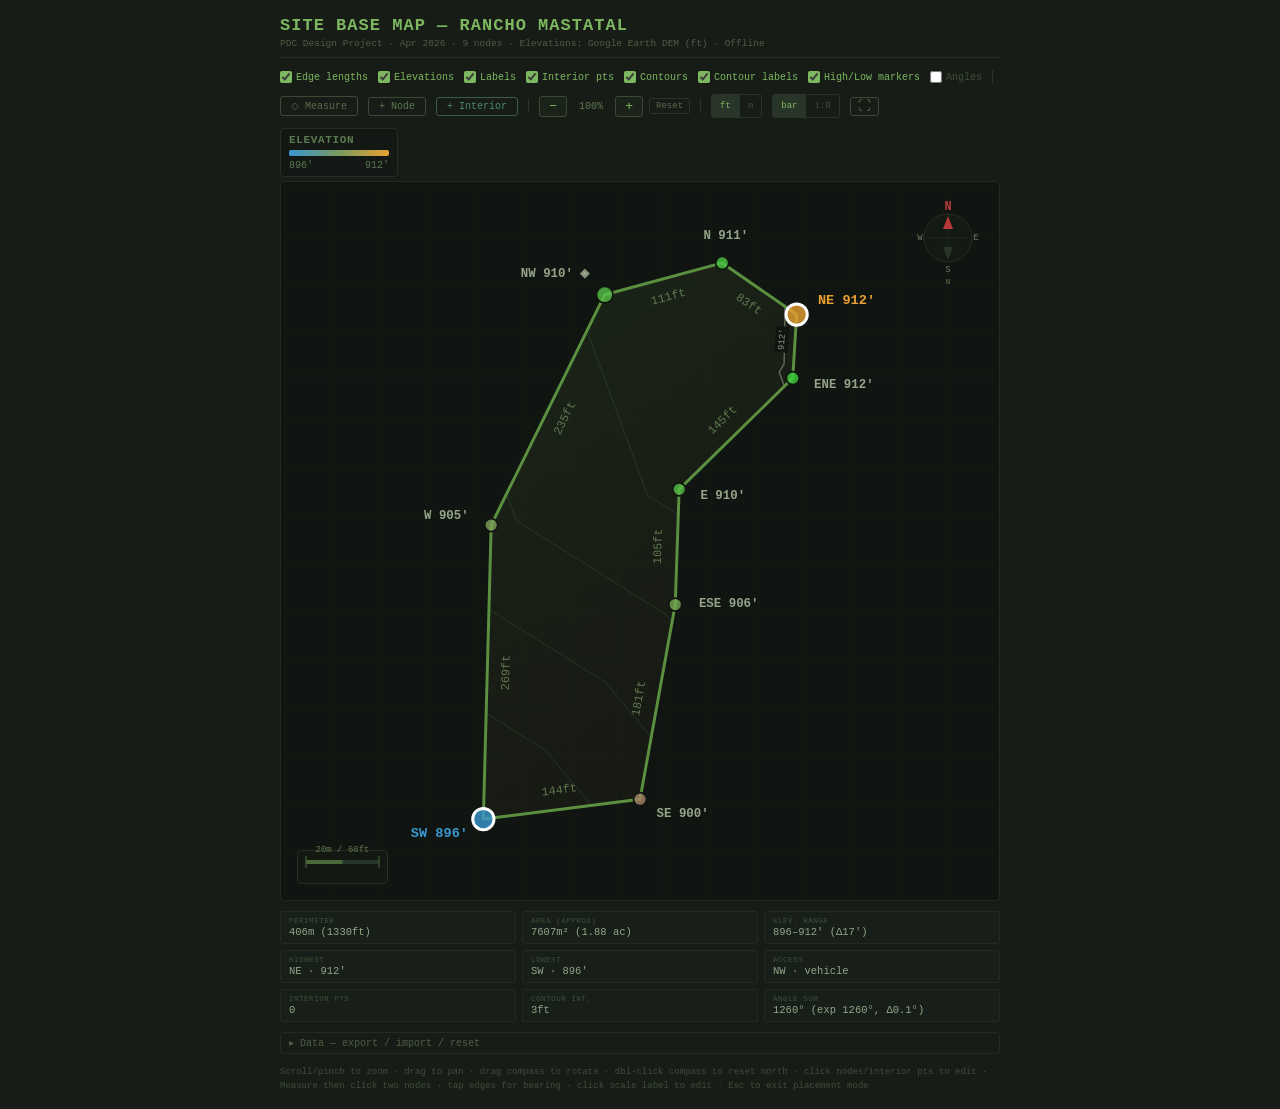
==== commit 0bbd5790: "fix(map): fix angle arc interior sweep and add contour labels - Fix angle arc sweep flag: arcs now r" ====
--- a/mapping-project/site-base-map-v4.html
+++ b/mapping-project/site-base-map-v4.html
@@ -199,6 +199,7 @@
         <label class="on"><input type="checkbox" id="togLabels" checked> Labels</label>
         <label class="on"><input type="checkbox" id="togInterior" checked> Interior pts</label>
         <label class="on"><input type="checkbox" id="togContours" checked> Contours</label>
+        <label class="on" id="togContourLabelsLabel"><input type="checkbox" id="togContourLabels" checked> Contour labels</label>
         <label class="on"><input type="checkbox" id="togHighLow" checked> High/Low markers</label>
         <label class="off"><input type="checkbox" id="togAngles"> Angles</label>
       </div>
@@ -506,7 +507,7 @@
 
 // ── App state ─────────────────────────────────────────────────────────────
 let showLen = true, showElev = true, showLabels = true, measureMode = false, addNodeMode = false;
-let showInterior = true, showContours = true, showHighLow = true, showAngles = false, addInteriorMode = false;
+let showInterior = true, showContours = true, showContourLabels = true, showHighLow = true, showAngles = false, addInteriorMode = false;
 let toolbarCollapsed = false;
 let selNodes = [], measurements = [];
 let selectedNodeIdx = null, editOriginal = null, deleteConfirmPending = false;
@@ -940,6 +941,17 @@
   recompute();
   const resolvedNodeLabels = resolveNodeLabels();
   const nodeLabelBBoxes = resolvedNodeLabels.map(it => labelBbox(it.sx, it.sy, it.dx, it.dy, it.a, it.text));
+  // Pre-compute edge label bboxes for contour label collision avoidance
+  const edgeLblBBoxes = (showLen && zoom >= 0.8) ? edges.map(e => {
+    if (e.distM < 20 / zoom) return null;
+    const emx = (e.from.sx + e.to.sx) / 2, emy = (e.from.sy + e.to.sy) / 2;
+    const edx = e.to.sx - e.from.sx, edy = e.to.sy - e.from.sy;
+    const eln = Math.sqrt(edx*edx + edy*edy) || 1;
+    const elx = emx + (-edy/eln)*16, ely = emy + (edx/eln)*16;
+    const eLblTxt = dispDistVal(e.distM) + distSuffix();
+    const eLblW = eLblTxt.length * 7 + 4;
+    return { x: elx - eLblW/2, y: ely - 7, w: eLblW, h: 14 };
+  }).filter(Boolean) : [];
   svgEl.innerHTML = '';
   svgEl.setAttribute('viewBox', `${vbX} ${vbY} ${vbW} ${vbH}`);
 
@@ -987,9 +999,8 @@
         const triangles = bowyerWatson(triPts);
         if (triangles.length > 0) {
           const contourG = el('g', { 'clip-path': 'url(#siteClip)', style: 'pointer-events:none' }, mapG);
-          // Track index contour label positions to skip redundant ones
+          // Track placed contour label bboxes for collision avoidance
           const placedContourLabelBBoxes = [];
-          let lastIndexLabeledLev = null;
           levels.forEach((lev, li) => {
             const segs = extractContourSegments(allPts, triangles, lev);
             if (segs.length === 0) return;
@@ -997,49 +1008,64 @@
             const stepFromFirst = Math.round((lev - levels[0]) / interval);
             const isIndex = stepFromFirst % 5 === 0;
             const stroke = isIndex ? '#8a9a80' : '#4a6a50';
-            const sw = isIndex ? 1.1 : 0.6;
-            const op = isIndex ? 0.60 : 0.42;
+            const sw = isIndex ? 1.2 : 0.7;
+            const op = isIndex ? 0.60 : 0.35;
             for (const chain of chains) {
               const d = chain.map((p, i) => `${i===0?'M':'L'}${p.x.toFixed(1)},${p.y.toFixed(1)}`).join('');
               el('path', { d, fill:'none', stroke, 'stroke-width':sw, opacity:op, 'stroke-linecap':'round', 'stroke-linejoin':'round' }, contourG);
             }
             // Contour label on index contours
-            if (isIndex) {
-              // Skip if previous index contour was labeled and is too close (dense area)
-              if (lastIndexLabeledLev !== null) {
-                const prevSegs = extractContourSegments(allPts, triangles, lastIndexLabeledLev);
-                if (prevSegs.length > 0) {
-                  const prevChains = chainSegments(prevSegs);
-                  const prevMidPts = prevChains.map(c => c[Math.floor(c.length / 2)]).filter(Boolean);
-                  const curMidPts = chains.map(c => c[Math.floor(c.length / 2)]).filter(Boolean);
-                  const minDist = prevMidPts.reduce((d, pp) =>
-                    Math.min(d, curMidPts.reduce((d2, cp) => Math.min(d2, Math.hypot(cp.x-pp.x, cp.y-pp.y)), Infinity))
-                  , Infinity);
-                  if (minDist < 15 / zoom) return;
+            if (isIndex && showContourLabels) {
+              const lTxt = dispElevVal(lev) + elevSuffix();
+              const lFsz = 7.5;
+              const lW = lTxt.length * lFsz * 0.6 + 4;
+              const lH = lFsz + 4;
+
+              const arcLenOf = (ch) => ch.reduce((sum, pt, k) =>
+                k === 0 ? 0 : sum + Math.hypot(pt.x - ch[k-1].x, pt.y - ch[k-1].y), 0);
+
+              const tryPlaceAt = (ch, fracAlong) => {
+                const total = arcLenOf(ch);
+                if (total < 20) return false;
+                const target = total * fracAlong;
+                let accumulated = 0, idx = 1;
+                for (let k = 1; k < ch.length; k++) {
+                  accumulated += Math.hypot(ch[k].x - ch[k-1].x, ch[k].y - ch[k-1].y);
+                  if (accumulated >= target) { idx = k; break; }
                 }
-              }
-              const longChains = chains.filter(c => c.length >= 2 && Math.hypot(c[c.length-1].x-c[0].x, c[c.length-1].y-c[0].y) > 25);
-              if (longChains.length > 0) {
-                const ch = longChains[Math.floor(longChains.length / 2)];
-                const mid = Math.floor(ch.length / 2);
-                const p0 = ch[Math.max(0, mid-1)], p1 = ch[Math.min(ch.length-1, mid+1)];
-                const mx = (p0.x+p1.x)/2, my = (p0.y+p1.y)/2;
-                // Skip if this position overlaps a node label
-                const cLblBbox = { x: mx - 16, y: my - 6, w: 32, h: 12 };
-                const overlapsNodeLabel = nodeLabelBBoxes.some(nb => bboxOverlap(nb, cLblBbox));
-                const overlapsExisting = placedContourLabelBBoxes.some(pb => bboxOverlap(pb, cLblBbox));
-                if (overlapsNodeLabel || overlapsExisting) return;
-                placedContourLabelBBoxes.push(cLblBbox);
-                lastIndexLabeledLev = lev;
-                let ang = Math.atan2(p1.y-p0.y, p1.x-p0.x)*180/Math.PI;
-                if (ang > 90) ang -= 180; if (ang < -90) ang += 180;
-                const lTxt = dispElevVal(lev) + elevSuffix();
-                el('text', {
-                  x: mx, y: my, 'text-anchor':'middle', 'dominant-baseline':'middle',
-                  transform: `rotate(${ang.toFixed(1)},${mx.toFixed(1)},${my.toFixed(1)})`,
-                  fill:'#8a9a80', 'font-size':7.5, 'font-family':"'Courier New',monospace",
-                  textContent: lTxt, 'paint-order':'stroke', stroke:'#111511', 'stroke-width':2.5
-                }, contourG);
+                for (let offset = 0; offset <= Math.min(4, Math.floor(ch.length / 4)); offset++) {
+                  for (const dir of [0, 1, -1]) {
+                    const mid = Math.max(1, Math.min(ch.length - 2, idx + dir * offset));
+                    const p0 = ch[mid - 1], p1 = ch[mid + 1] || ch[mid];
+                    const px = (p0.x + p1.x) / 2, py = (p0.y + p1.y) / 2;
+                    let ang = Math.atan2(p1.y - p0.y, p1.x - p0.x) * 180 / Math.PI;
+                    if (ang > 90) ang -= 180; if (ang < -90) ang += 180;
+                    const bbox = { x: px - lW / 2, y: py - lH / 2, w: lW, h: lH };
+                    const collides = nodeLabelBBoxes.some(nb => bboxOverlap(nb, bbox)) ||
+                                     edgeLblBBoxes.some(eb => bboxOverlap(eb, bbox)) ||
+                                     placedContourLabelBBoxes.some(pb => bboxOverlap(pb, bbox));
+                    if (collides) continue;
+                    placedContourLabelBBoxes.push(bbox);
+                    const grp = el('g', { transform: `rotate(${ang.toFixed(1)},${px.toFixed(1)},${py.toFixed(1)})`, style: 'pointer-events:none' }, contourG);
+                    el('rect', { x: (px - lW / 2).toFixed(1), y: (py - lH / 2).toFixed(1), width: lW.toFixed(1), height: lH.toFixed(1), fill: '#111511' }, grp);
+                    el('text', { x: px.toFixed(1), y: py.toFixed(1), 'text-anchor': 'middle', 'dominant-baseline': 'middle', fill: '#8a9a80', 'font-size': lFsz, 'font-family': "'Courier New',monospace", textContent: lTxt }, grp);
+                    return true;
+                  }
+                }
+                return false;
+              };
+
+              // Sort chains longest-first; long chains get 2 labels, shorter ones get 1
+              const sortedChains = [...chains].sort((a, b) => arcLenOf(b) - arcLenOf(a));
+              for (const ch of sortedChains) {
+                const total = arcLenOf(ch);
+                if (total < 20) continue;
+                if (total > 100 / zoom) {
+                  tryPlaceAt(ch, 0.25);
+                  tryPlaceAt(ch, 0.75);
+                } else {
+                  tryPlaceAt(ch, 0.5);
+                }
               }
             }
           });
@@ -1208,8 +1234,11 @@
       const p2x = p.sx + arcR * v2x / len2;
       const p2y = p.sy + arcR * v2y / len2;
 
-      // SVG arc flags: sweep/large depend on winding and reflex status
-      const sweepFlag = isCWPoly ? (isReflex ? 0 : 1) : (isReflex ? 1 : 0);
+      // SVG arc flags: sweep/large depend on winding and reflex status.
+      // In SVG Y-down: sweep=1 is clockwise on screen, sweep=0 is counterclockwise.
+      // CW polygon interior: convex vertex → CCW arc (sweep=0); reflex → CW large arc (sweep=1).
+      // CCW polygon interior: convex vertex → CW arc (sweep=1); reflex → CCW large arc (sweep=0).
+      const sweepFlag = isCWPoly ? (isReflex ? 1 : 0) : (isReflex ? 0 : 1);
       const largeFlag = isReflex ? 1 : 0;
 
       el('path', {
@@ -2138,7 +2167,13 @@
   showInterior = e.target.checked; e.target.parentElement.className = showInterior ? 'on' : 'off'; render();
 });
 document.getElementById('togContours').addEventListener('change', (e) => {
-  showContours = e.target.checked; e.target.parentElement.className = showContours ? 'on' : 'off'; render();
+  showContours = e.target.checked; e.target.parentElement.className = showContours ? 'on' : 'off';
+  const clLabel = document.getElementById('togContourLabelsLabel');
+  if (clLabel) clLabel.style.opacity = showContours ? '' : '0.35';
+  render();
+});
+document.getElementById('togContourLabels').addEventListener('change', (e) => {
+  showContourLabels = e.target.checked; e.target.parentElement.className = showContourLabels ? 'on' : 'off'; render();
 });
 document.getElementById('togHighLow').addEventListener('change', (e) => {
   showHighLow = e.target.checked; e.target.parentElement.className = showHighLow ? 'on' : 'off'; render();
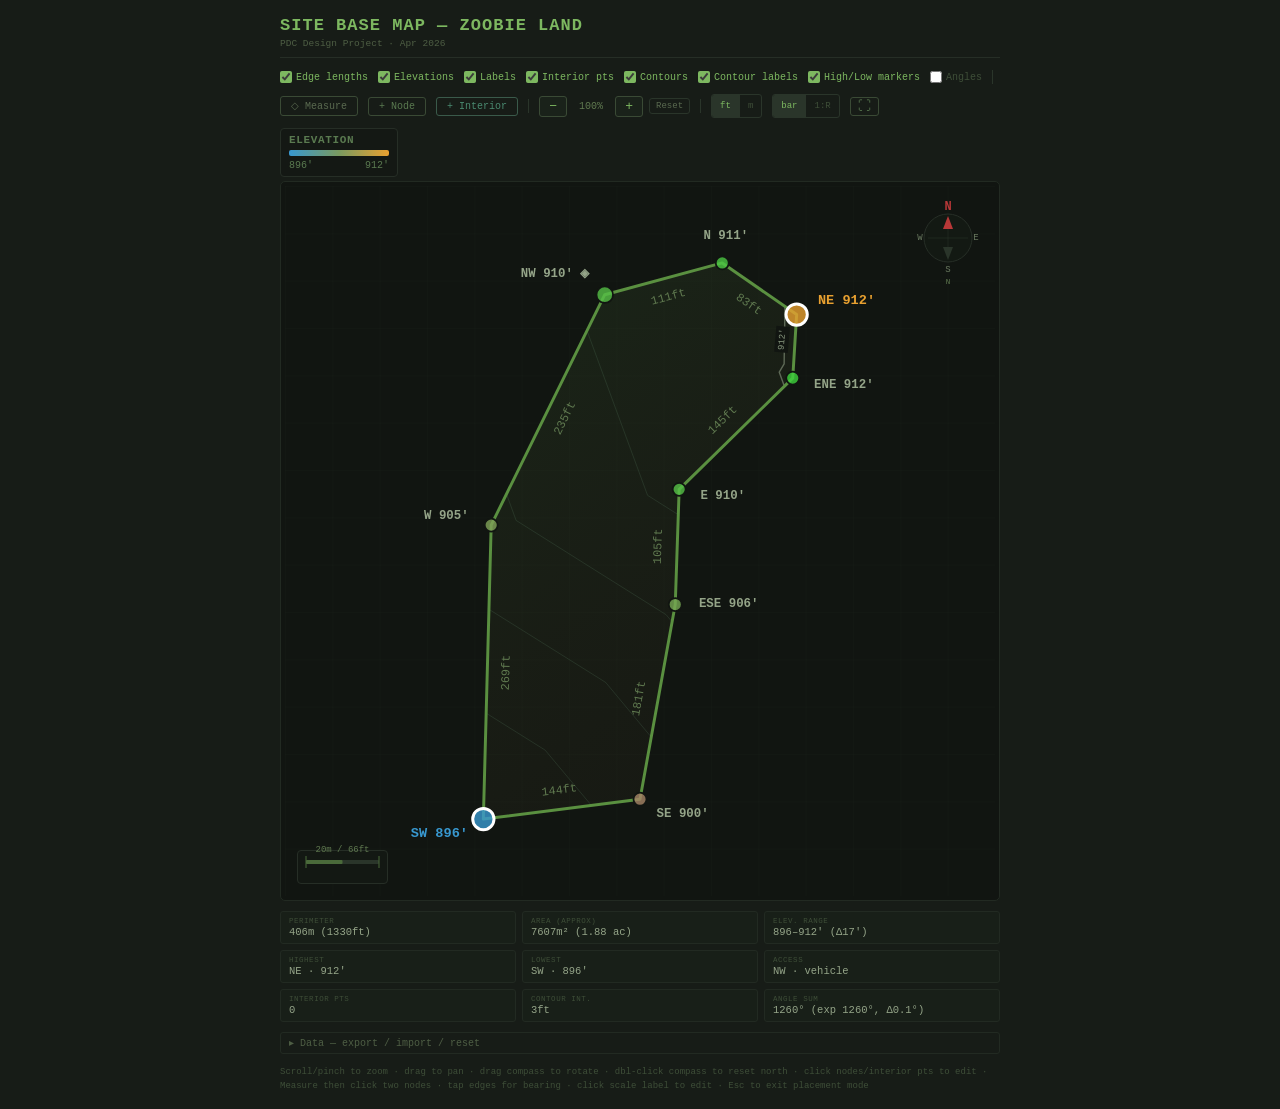
==== commit 8104c1de: "refactor(map): rename site from Rancho Mastatal to Zoobie Land Simplify subtitle line to remove dyna" ====
--- a/mapping-project/site-base-map-v4.html
+++ b/mapping-project/site-base-map-v4.html
@@ -3,7 +3,7 @@
 <head>
 <meta charset="UTF-8">
 <meta name="viewport" content="width=device-width, initial-scale=1.0, user-scalable=no">
-<title>Site Base Map — Rancho Mastatal PDC</title>
+<title>Site Base Map — Zoobie Land PDC</title>
 <style>
   * { box-sizing: border-box; margin: 0; padding: 0; }
   body { background: #171c17; color: #b8c8b0; font-family: 'Courier New', monospace; padding: 16px; min-height: 100vh; -webkit-user-select: none; user-select: none; }
@@ -185,8 +185,8 @@
 <body>
 <div class="wrap">
   <div class="header">
-    <h1>Site Base Map — Rancho Mastatal<span class="saved-dot" id="savedDot" title="Saved"></span></h1>
-    <p class="sub" id="subLine">PDC Design Project · Apr 2026 · 9 nodes · Elevations: Google Earth DEM (ft) · Offline</p>
+    <h1>Site Base Map — Zoobie Land<span class="saved-dot" id="savedDot" title="Saved"></span></h1>
+    <p class="sub" id="subLine">PDC Design Project · Apr 2026</p>
   </div>
 
   <div class="controls" id="controls" style="position:relative">
@@ -1236,9 +1236,9 @@
 
       // SVG arc flags: sweep/large depend on winding and reflex status.
       // In SVG Y-down: sweep=1 is clockwise on screen, sweep=0 is counterclockwise.
-      // CW polygon interior: convex vertex → CCW arc (sweep=0); reflex → CW large arc (sweep=1).
-      // CCW polygon interior: convex vertex → CW arc (sweep=1); reflex → CCW large arc (sweep=0).
-      const sweepFlag = isCWPoly ? (isReflex ? 1 : 0) : (isReflex ? 0 : 1);
+      // CW polygon interior: convex vertex → CW arc (sweep=1); reflex → CCW large arc (sweep=0).
+      // CCW polygon interior: convex vertex → CCW arc (sweep=0); reflex → CW large arc (sweep=1).
+      const sweepFlag = isCWPoly ? (isReflex ? 0 : 1) : (isReflex ? 1 : 0);
       const largeFlag = isReflex ? 1 : 0;
 
       el('path', {
@@ -1899,7 +1899,7 @@
 function updateSubLine() {
   const iPts = INTERIOR.length > 0 ? ` · ${INTERIOR.length} interior pt${INTERIOR.length !== 1 ? 's' : ''}` : '';
   document.getElementById('subLine').textContent =
-    `PDC Design Project · Apr 2026 · ${SITE.length} nodes${iPts} · Elevations: Google Earth DEM (${elevUnit}) · Offline`;
+    `PDC Design Project · Apr 2026`;
 }
 
 function renderStats() {
